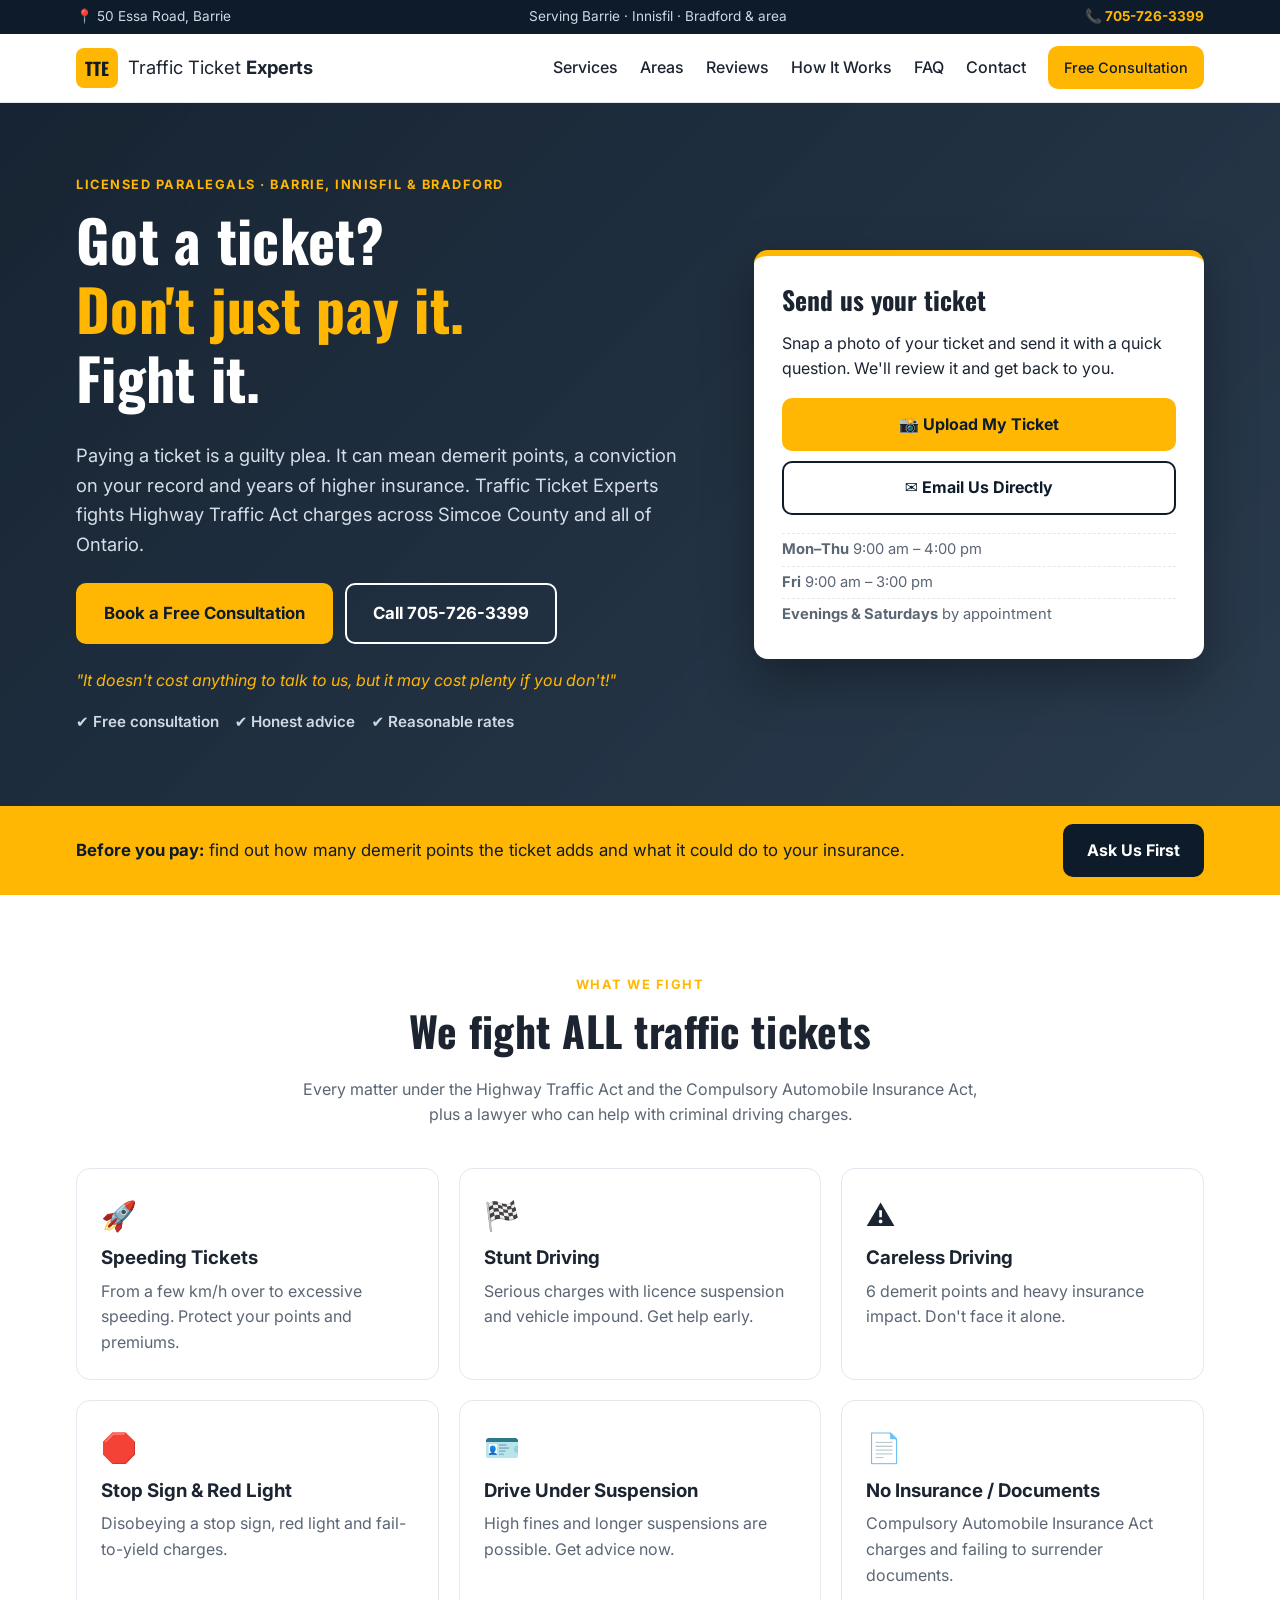
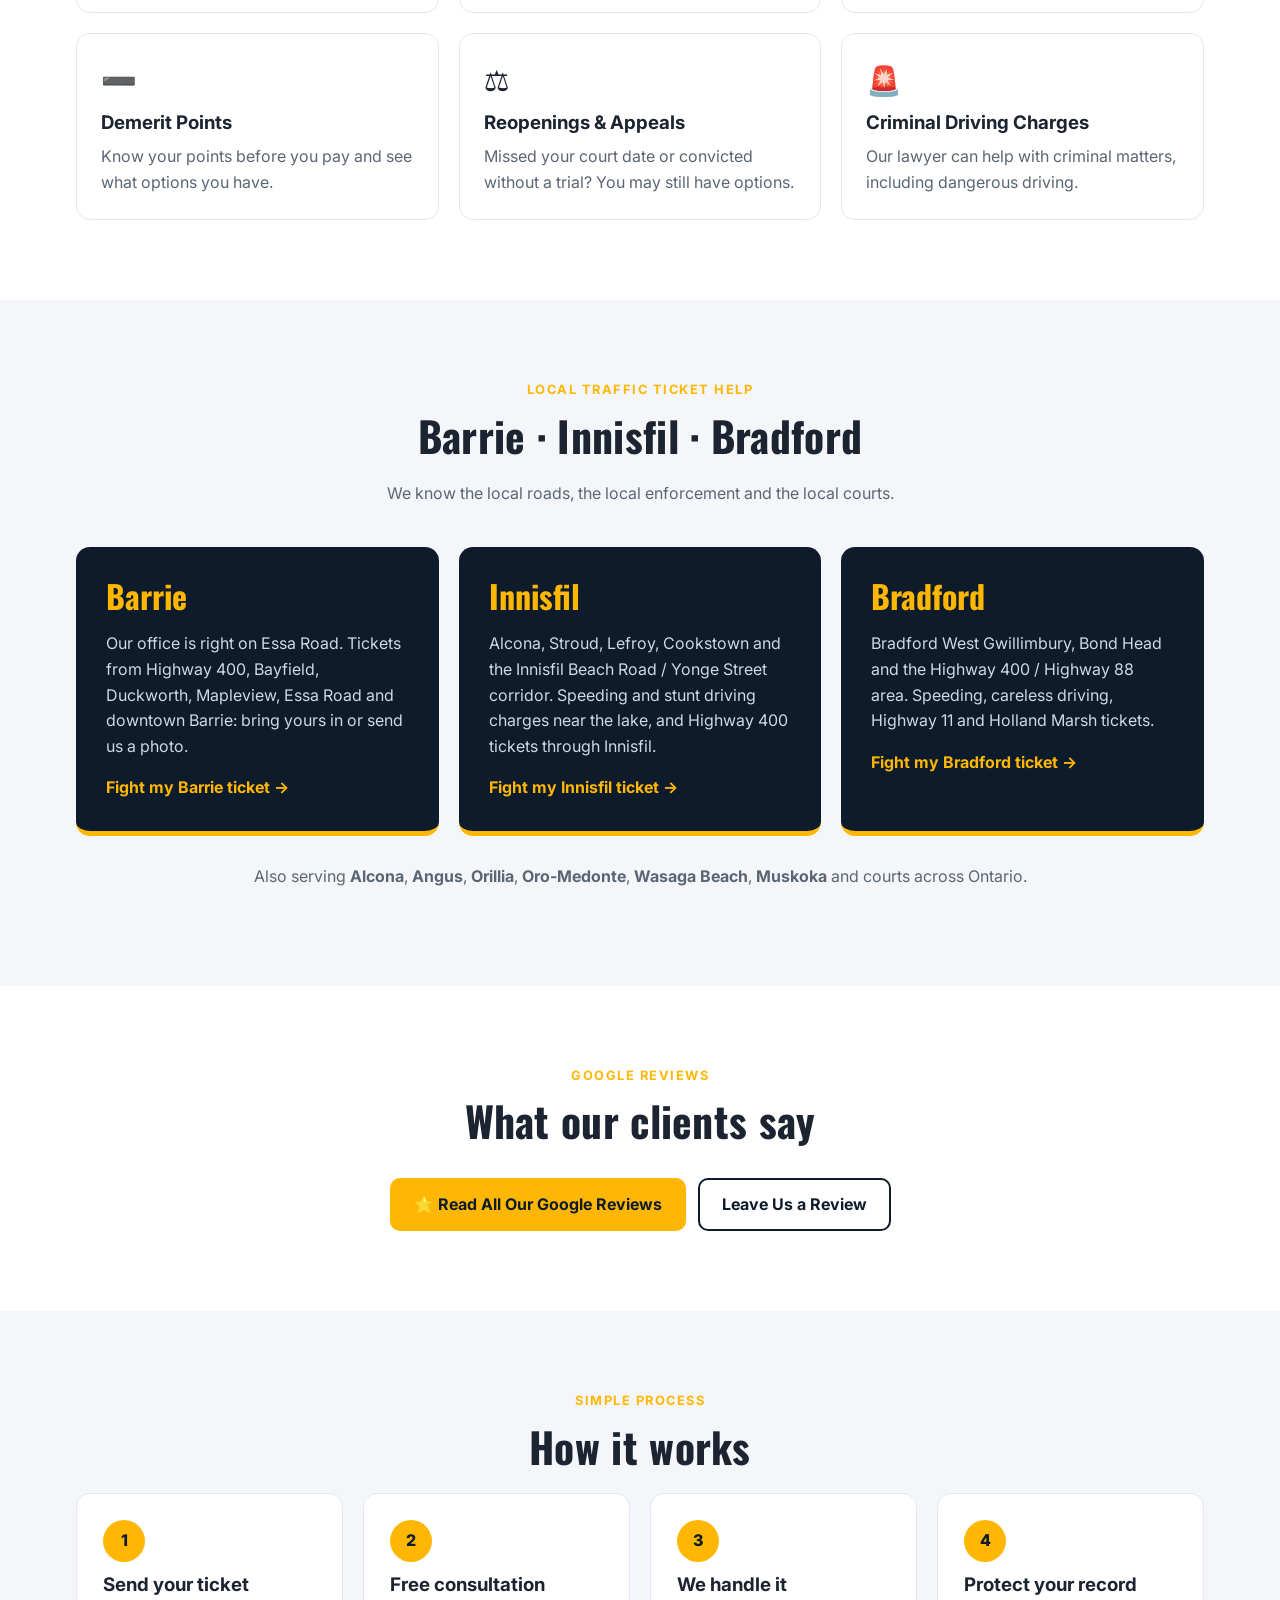
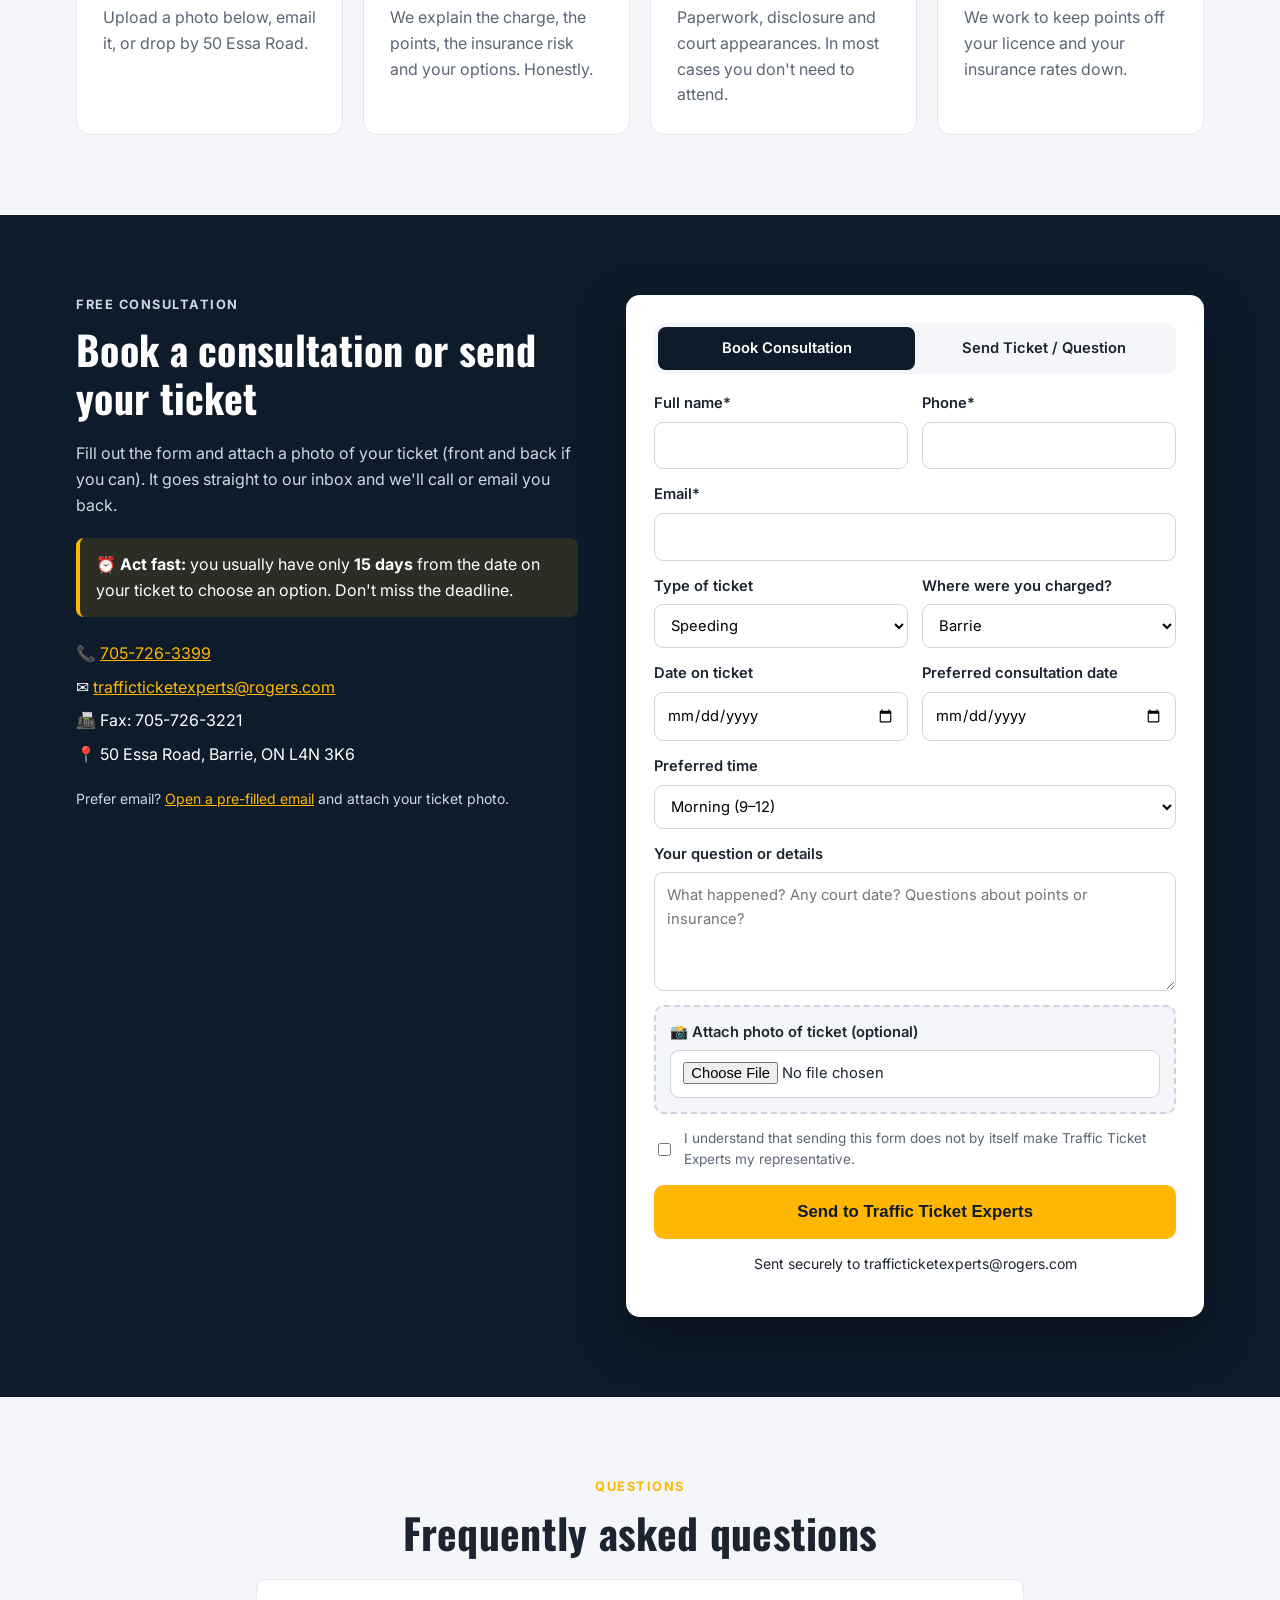
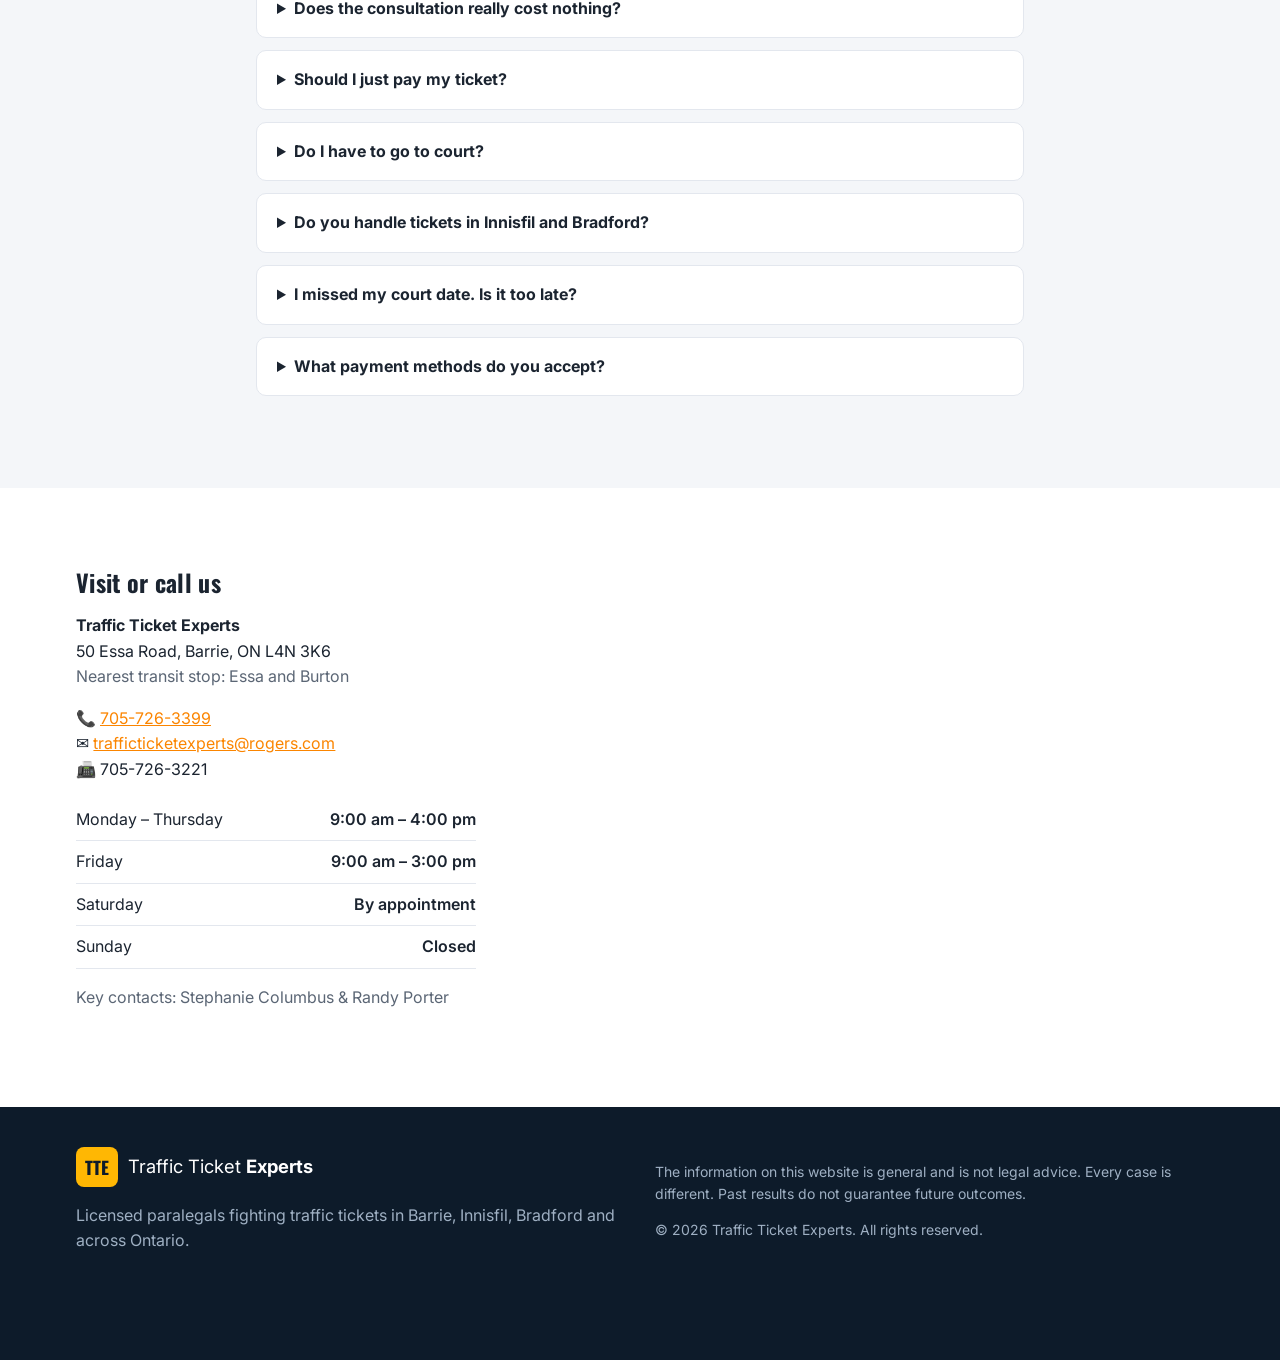
==== index.html @ eae39cea "Add Traffic Ticket Experts website with booking and ticket upload form Co-Authored-By: Claude Opus 5" ====
<!doctype html>
<html lang="en">
<head>
<meta charset="utf-8">
<meta name="viewport" content="width=device-width, initial-scale=1">
<title>Traffic Ticket Experts | Fight Traffic Tickets in Barrie, Innisfil &amp; Bradford</title>
<meta name="description" content="Licensed paralegals fighting traffic tickets in Barrie, Innisfil, Bradford and across Simcoe County. Speeding, stunt driving, careless driving, demerit points. Free consultation: 705-726-3399.">
<link rel="preconnect" href="https://fonts.googleapis.com">
<link rel="preconnect" href="https://fonts.gstatic.com" crossorigin>
<link href="https://fonts.googleapis.com/css2?family=Inter:wght@400;500;600;700;800&family=Oswald:wght@500;700&display=swap" rel="stylesheet">
<link rel="stylesheet" href="styles.css">
<script type="application/ld+json">
{
  "@context": "https://schema.org",
  "@type": "LegalService",
  "name": "Traffic Ticket Experts",
  "slogan": "It Doesn't Cost Anything To Talk To Us, But It May Cost Plenty If You Don't!",
  "telephone": "+1-705-726-3399",
  "faxNumber": "+1-705-726-3221",
  "email": "trafficticketexperts@rogers.com",
  "address": {
    "@type": "PostalAddress",
    "streetAddress": "50 Essa Road",
    "addressLocality": "Barrie",
    "addressRegion": "ON",
    "postalCode": "L4N 3K6",
    "addressCountry": "CA"
  },
  "geo": { "@type": "GeoCoordinates", "latitude": 44.3727116, "longitude": -79.691442 },
  "areaServed": ["Barrie", "Innisfil", "Bradford", "Bradford West Gwillimbury", "Alcona", "Angus", "Orillia", "Oro-Medonte", "Wasaga Beach", "Muskoka"],
  "openingHoursSpecification": [
    { "@type": "OpeningHoursSpecification", "dayOfWeek": ["Monday","Tuesday","Wednesday","Thursday"], "opens": "09:00", "closes": "16:00" },
    { "@type": "OpeningHoursSpecification", "dayOfWeek": "Friday", "opens": "09:00", "closes": "15:00" }
  ],
  "paymentAccepted": "Cash, Cheque, Certified Cheque, Money Order, Visa, Mastercard, American Express, Electronic Funds Transfer"
}
</script>
</head>
<body>

<!-- Top bar -->
<div class="topbar">
  <div class="wrap topbar-inner">
    <span>📍 50 Essa Road, Barrie</span>
    <span class="hide-sm">Serving Barrie · Innisfil · Bradford &amp; area</span>
    <a href="tel:+17057263399">📞 705-726-3399</a>
  </div>
</div>

<header class="nav">
  <div class="wrap nav-inner">
    <a class="brand" href="#top">
      <span class="brand-mark">TTE</span>
      <span class="brand-text">Traffic Ticket <b>Experts</b></span>
    </a>
    <button class="menu-btn" aria-label="Open menu" aria-expanded="false">☰</button>
    <nav class="links">
      <a href="#services">Services</a>
      <a href="#areas">Areas</a>
      <a href="#reviews">Reviews</a>
      <a href="#how">How It Works</a>
      <a href="#faq">FAQ</a>
      <a href="#contact">Contact</a>
      <a class="btn btn-sm" href="#book">Free Consultation</a>
    </nav>
  </div>
</header>

<main id="top">

<!-- Hero -->
<section class="hero">
  <div class="wrap hero-grid">
    <div>
      <p class="eyebrow">Licensed Paralegals · Barrie, Innisfil &amp; Bradford</p>
      <h1>Got a ticket? <span>Don't just pay it.</span> Fight it.</h1>
      <p class="lead">Paying a ticket is a guilty plea. It can mean demerit points, a conviction on your record and years of higher insurance. Traffic Ticket Experts fights Highway Traffic Act charges across Simcoe County and all of Ontario.</p>
      <div class="hero-cta">
        <a class="btn btn-lg" href="#book">Book a Free Consultation</a>
        <a class="btn btn-lg btn-ghost" href="tel:+17057263399">Call 705-726-3399</a>
      </div>
      <p class="slogan">"It doesn't cost anything to talk to us, but it may cost plenty if you don't!"</p>
      <div class="hero-badges">
        <span>✔ Free consultation</span>
        <span>✔ Honest advice</span>
        <span>✔ Reasonable rates</span>
        <span id="hero-rating" hidden></span>
      </div>
    </div>
    <div class="hero-card">
      <h2>Send us your ticket</h2>
      <p>Snap a photo of your ticket and send it with a quick question. We'll review it and get back to you.</p>
      <a class="btn btn-block" href="#book">📸 Upload My Ticket</a>
      <a class="btn btn-block btn-outline" href="mailto:trafficticketexperts@rogers.com?subject=Traffic%20ticket%20question">✉ Email Us Directly</a>
      <ul class="mini-list">
        <li><b>Mon–Thu</b> 9:00 am – 4:00 pm</li>
        <li><b>Fri</b> 9:00 am – 3:00 pm</li>
        <li><b>Evenings &amp; Saturdays</b> by appointment</li>
      </ul>
    </div>
  </div>
</section>

<!-- Warning strip -->
<section class="strip">
  <div class="wrap strip-inner">
    <div><b>Before you pay:</b> find out how many demerit points the ticket adds and what it could do to your insurance.</div>
    <a class="btn btn-dark" href="#book">Ask Us First</a>
  </div>
</section>

<!-- Services -->
<section id="services" class="section">
  <div class="wrap">
    <p class="eyebrow center">What We Fight</p>
    <h2 class="title">We fight ALL traffic tickets</h2>
    <p class="sub">Every matter under the Highway Traffic Act and the Compulsory Automobile Insurance Act, plus a lawyer who can help with criminal driving charges.</p>
    <div class="cards">
      <article class="card"><div class="icon">🚀</div><h3>Speeding Tickets</h3><p>From a few km/h over to excessive speeding. Protect your points and premiums.</p></article>
      <article class="card"><div class="icon">🏁</div><h3>Stunt Driving</h3><p>Serious charges with licence suspension and vehicle impound. Get help early.</p></article>
      <article class="card"><div class="icon">⚠️</div><h3>Careless Driving</h3><p>6 demerit points and heavy insurance impact. Don't face it alone.</p></article>
      <article class="card"><div class="icon">🛑</div><h3>Stop Sign &amp; Red Light</h3><p>Disobeying a stop sign, red light and fail-to-yield charges.</p></article>
      <article class="card"><div class="icon">🪪</div><h3>Drive Under Suspension</h3><p>High fines and longer suspensions are possible. Get advice now.</p></article>
      <article class="card"><div class="icon">📄</div><h3>No Insurance / Documents</h3><p>Compulsory Automobile Insurance Act charges and failing to surrender documents.</p></article>
      <article class="card"><div class="icon">➖</div><h3>Demerit Points</h3><p>Know your points before you pay and see what options you have.</p></article>
      <article class="card"><div class="icon">⚖️</div><h3>Reopenings &amp; Appeals</h3><p>Missed your court date or convicted without a trial? You may still have options.</p></article>
      <article class="card"><div class="icon">🚨</div><h3>Criminal Driving Charges</h3><p>Our lawyer can help with criminal matters, including dangerous driving.</p></article>
    </div>
  </div>
</section>

<!-- Areas -->
<section id="areas" class="section alt">
  <div class="wrap">
    <p class="eyebrow center">Local Traffic Ticket Help</p>
    <h2 class="title">Barrie · Innisfil · Bradford</h2>
    <p class="sub">We know the local roads, the local enforcement and the local courts.</p>
    <div class="areas">
      <article class="area">
        <h3>Barrie</h3>
        <p>Our office is right on Essa Road. Tickets from Highway 400, Bayfield, Duckworth, Mapleview, Essa Road and downtown Barrie: bring yours in or send us a photo.</p>
        <a href="#book" data-area="Barrie">Fight my Barrie ticket →</a>
      </article>
      <article class="area">
        <h3>Innisfil</h3>
        <p>Alcona, Stroud, Lefroy, Cookstown and the Innisfil Beach Road / Yonge Street corridor. Speeding and stunt driving charges near the lake, and Highway 400 tickets through Innisfil.</p>
        <a href="#book" data-area="Innisfil">Fight my Innisfil ticket →</a>
      </article>
      <article class="area">
        <h3>Bradford</h3>
        <p>Bradford West Gwillimbury, Bond Head and the Highway 400 / Highway 88 area. Speeding, careless driving, Highway 11 and Holland Marsh tickets.</p>
        <a href="#book" data-area="Bradford">Fight my Bradford ticket →</a>
      </article>
    </div>
    <p class="also">Also serving <b>Alcona</b>, <b>Angus</b>, <b>Orillia</b>, <b>Oro-Medonte</b>, <b>Wasaga Beach</b>, <b>Muskoka</b> and courts across Ontario.</p>
  </div>
</section>

<!-- Reviews -->
<section id="reviews" class="section">
  <div class="wrap">
    <p class="eyebrow center">Google Reviews</p>
    <h2 class="title">What our clients say</h2>
    <div id="review-summary" class="review-summary" hidden></div>
    <div id="review-grid" class="reviews"></div>
    <div class="review-cta">
      <a class="btn" target="_blank" rel="noopener" href="https://www.google.com/maps/search/?api=1&query=Traffic+Ticket+Experts+50+Essa+Road+Barrie+ON">⭐ Read All Our Google Reviews</a>
      <a class="btn btn-outline" target="_blank" rel="noopener" href="https://www.google.com/maps/search/?api=1&query=Traffic+Ticket+Experts+50+Essa+Road+Barrie+ON">Leave Us a Review</a>
    </div>
  </div>
</section>

<!-- How it works -->
<section id="how" class="section alt">
  <div class="wrap">
    <p class="eyebrow center">Simple Process</p>
    <h2 class="title">How it works</h2>
    <ol class="steps">
      <li><span>1</span><h3>Send your ticket</h3><p>Upload a photo below, email it, or drop by 50 Essa Road.</p></li>
      <li><span>2</span><h3>Free consultation</h3><p>We explain the charge, the points, the insurance risk and your options. Honestly.</p></li>
      <li><span>3</span><h3>We handle it</h3><p>Paperwork, disclosure and court appearances. In most cases you don't need to attend.</p></li>
      <li><span>4</span><h3>Protect your record</h3><p>We work to keep points off your licence and your insurance rates down.</p></li>
    </ol>
  </div>
</section>

<!-- Booking -->
<section id="book" class="section book">
  <div class="wrap book-grid">
    <div class="book-info">
      <p class="eyebrow">Free Consultation</p>
      <h2>Book a consultation or send your ticket</h2>
      <p>Fill out the form and attach a photo of your ticket (front and back if you can). It goes straight to our inbox and we'll call or email you back.</p>
      <div class="deadline">⏰ <b>Act fast:</b> you usually have only <b>15 days</b> from the date on your ticket to choose an option. Don't miss the deadline.</div>
      <ul class="contact-list">
        <li>📞 <a href="tel:+17057263399">705-726-3399</a></li>
        <li>✉ <a href="mailto:trafficticketexperts@rogers.com">trafficticketexperts@rogers.com</a></li>
        <li>📠 Fax: 705-726-3221</li>
        <li>📍 50 Essa Road, Barrie, ON L4N 3K6</li>
      </ul>
      <p class="small">Prefer email? <a id="mailto-link" href="mailto:trafficticketexperts@rogers.com?subject=Traffic%20ticket%20question">Open a pre-filled email</a> and attach your ticket photo.</p>
    </div>

    <form id="book-form" class="form" action="https://formsubmit.co/trafficticketexperts@rogers.com" method="POST" enctype="multipart/form-data">
      <input type="hidden" name="_subject" value="New website enquiry: Traffic Ticket Experts">
      <input type="hidden" name="_template" value="table">
      <input type="hidden" name="_captcha" value="true">
      <input type="hidden" name="_next" id="next-url" value="">
      <input type="text" name="_honey" class="honey" tabindex="-1" autocomplete="off">

      <div class="tabs" role="tablist">
        <label><input type="radio" name="Request type" value="Free consultation" checked> Book Consultation</label>
        <label><input type="radio" name="Request type" value="Send ticket / question"> Send Ticket / Question</label>
      </div>

      <div class="row">
        <label>Full name*<input name="Name" required autocomplete="name"></label>
        <label>Phone*<input name="Phone" type="tel" required autocomplete="tel"></label>
      </div>
      <label>Email*<input name="email" type="email" required autocomplete="email"></label>

      <div class="row">
        <label>Type of ticket
          <select name="Ticket type">
            <option>Speeding</option><option>Stunt driving</option><option>Careless driving</option>
            <option>Stop sign / red light</option><option>Fail to yield</option><option>Drive under suspension</option>
            <option>No insurance / documents</option><option>Criminal driving charge</option><option>Other / not sure</option>
          </select>
        </label>
        <label>Where were you charged?
          <select name="Location" id="area-select">
            <option>Barrie</option><option>Innisfil</option><option>Bradford</option><option>Alcona</option>
            <option>Angus</option><option>Orillia</option><option>Oro-Medonte</option><option>Wasaga Beach</option>
            <option>Muskoka</option><option>Elsewhere in Ontario</option>
          </select>
        </label>
      </div>

      <div class="row">
        <label>Date on ticket<input name="Ticket date" type="date"></label>
        <label class="consult-only">Preferred consultation date<input name="Preferred date" type="date"></label>
      </div>
      <label class="consult-only">Preferred time
        <select name="Preferred time">
          <option>Morning (9–12)</option><option>Afternoon (12–4)</option><option>After hours (by appointment)</option><option>Saturday (by appointment)</option><option>Phone call is fine</option>
        </select>
      </label>

      <label>Your question or details
        <textarea name="Message" rows="4" placeholder="What happened? Any court date? Questions about points or insurance?"></textarea>
      </label>

      <label class="file">📸 Attach photo of ticket (optional)
        <input type="file" name="attachment" accept="image/*,.pdf">
      </label>

      <label class="check"><input type="checkbox" required> I understand that sending this form does not by itself make Traffic Ticket Experts my representative.</label>

      <button class="btn btn-lg btn-block" type="submit">Send to Traffic Ticket Experts</button>
      <p class="small center">Sent securely to trafficticketexperts@rogers.com</p>
    </form>
  </div>
</section>

<!-- FAQ -->
<section id="faq" class="section alt">
  <div class="wrap narrow">
    <p class="eyebrow center">Questions</p>
    <h2 class="title">Frequently asked questions</h2>
    <details><summary>Does the consultation really cost nothing?</summary><p>Yes. It doesn't cost anything to talk to us. We'll review your ticket and explain your options before you commit to anything.</p></details>
    <details><summary>Should I just pay my ticket?</summary><p>Paying a ticket is the same as pleading guilty. The conviction and any demerit points go on your record and your insurer can see it. Talk to us first.</p></details>
    <details><summary>Do I have to go to court?</summary><p>In many cases we can appear on your behalf. We'll let you know in your consultation if your attendance is needed.</p></details>
    <details><summary>Do you handle tickets in Innisfil and Bradford?</summary><p>Yes. We regularly help drivers from Barrie, Innisfil, Bradford and all of Simcoe County, and we can represent you anywhere in Ontario.</p></details>
    <details><summary>I missed my court date. Is it too late?</summary><p>Not necessarily. Reopenings and appeals are among our specialties. Contact us as soon as possible.</p></details>
    <details><summary>What payment methods do you accept?</summary><p>Cash, cheque, certified cheque, money order, Visa, Mastercard, American Express and electronic funds transfer.</p></details>
  </div>
</section>

<!-- Contact -->
<section id="contact" class="section">
  <div class="wrap contact-grid">
    <div>
      <h2>Visit or call us</h2>
      <p><b>Traffic Ticket Experts</b><br>50 Essa Road, Barrie, ON L4N 3K6<br><span class="muted">Nearest transit stop: Essa and Burton</span></p>
      <p>📞 <a href="tel:+17057263399">705-726-3399</a><br>✉ <a href="mailto:trafficticketexperts@rogers.com">trafficticketexperts@rogers.com</a><br>📠 705-726-3221</p>
      <table class="hours">
        <tr><td>Monday – Thursday</td><td>9:00 am – 4:00 pm</td></tr>
        <tr><td>Friday</td><td>9:00 am – 3:00 pm</td></tr>
        <tr><td>Saturday</td><td>By appointment</td></tr>
        <tr><td>Sunday</td><td>Closed</td></tr>
      </table>
      <p class="muted">Key contacts: Stephanie Columbus &amp; Randy Porter</p>
    </div>
    <div class="map">
      <iframe title="Map to Traffic Ticket Experts" loading="lazy" referrerpolicy="no-referrer-when-downgrade"
        src="https://maps.google.com/maps?q=50%20Essa%20Road%2C%20Barrie%2C%20ON%20L4N%203K6&z=15&output=embed"></iframe>
    </div>
  </div>
</section>

</main>

<footer class="footer">
  <div class="wrap footer-inner">
    <div>
      <div class="brand"><span class="brand-mark">TTE</span><span class="brand-text">Traffic Ticket <b>Experts</b></span></div>
      <p class="muted">Licensed paralegals fighting traffic tickets in Barrie, Innisfil, Bradford and across Ontario.</p>
    </div>
    <div class="muted small">
      <p>The information on this website is general and is not legal advice. Every case is different. Past results do not guarantee future outcomes.</p>
      <p>© <span id="year"></span> Traffic Ticket Experts. All rights reserved.</p>
    </div>
  </div>
</footer>

<!-- Mobile sticky actions -->
<div class="sticky-actions">
  <a href="tel:+17057263399">📞 Call</a>
  <a href="#book">📸 Send Ticket</a>
</div>

<script src="reviews.js"></script>
<script src="main.js"></script>
</body>
</html>
---- styles.css ----
:root{
  --navy:#0d1b2a; --navy2:#13263b; --amber:#ffb703; --amber2:#fb8500; --red:#d62828;
  --ink:#1b2430; --muted:#5b6675; --bg:#ffffff; --alt:#f4f6f9; --line:#e3e7ee; --radius:14px;
}
*{box-sizing:border-box}
html{scroll-behavior:smooth}
body{margin:0;font-family:Inter,system-ui,sans-serif;color:var(--ink);background:var(--bg);line-height:1.6}
a{color:var(--amber2)}
img{max-width:100%}
.wrap{max-width:1160px;margin:0 auto;padding:0 16px}
.narrow{max-width:800px}
.center{text-align:center}
.muted{color:var(--muted)}
.small{font-size:.875rem}
h1,h2,h3{line-height:1.2;margin:0 0 .5em}
h1,h2.title,.book-info h2,.contact-grid h2{font-family:Oswald,Inter,sans-serif;letter-spacing:.3px}

/* Top bar & nav */
.topbar{background:var(--navy);color:#cfd8e3;font-size:.85rem}
.topbar-inner{display:flex;justify-content:space-between;gap:12px;padding:6px 16px}
.topbar a{color:var(--amber);font-weight:700;text-decoration:none}
.nav{position:sticky;top:0;z-index:50;background:#fff;border-bottom:1px solid var(--line)}
.nav-inner{display:flex;align-items:center;justify-content:space-between;height:68px}
.brand{display:flex;align-items:center;gap:10px;text-decoration:none;color:inherit}
.brand-mark{background:var(--amber);color:var(--navy);font-family:Oswald;font-weight:700;padding:6px 9px;border-radius:8px;font-size:1.1rem}
.brand-text{font-size:1.15rem}
.links{display:flex;align-items:center;gap:22px}
.links a{color:var(--ink);text-decoration:none;font-weight:500}
.links a:hover{color:var(--amber2)}
.menu-btn{display:none;background:none;border:0;font-size:1.7rem;cursor:pointer}

/* Buttons */
.btn{display:inline-block;background:var(--amber);color:var(--navy)!important;font-weight:700;text-decoration:none;padding:12px 22px;border-radius:10px;border:2px solid var(--amber);cursor:pointer;font-size:1rem;text-align:center;transition:transform .15s,background .15s}
.btn:hover{background:var(--amber2);border-color:var(--amber2);transform:translateY(-1px)}
.btn-sm{padding:8px 14px;font-size:.9rem}
.btn-lg{padding:15px 26px;font-size:1.05rem}
.btn-block{display:block;width:100%;margin-top:10px}
.btn-ghost{background:transparent;color:#fff!important;border-color:#fff}
.btn-ghost:hover{background:#fff;color:var(--navy)!important;border-color:#fff}
.btn-outline{background:transparent;border-color:var(--navy);color:var(--navy)!important}
.btn-outline:hover{background:var(--navy);color:#fff!important;border-color:var(--navy)}
.btn-dark{background:var(--navy);color:#fff!important;border-color:var(--navy)}

/* Hero */
.hero{background:linear-gradient(135deg,rgba(13,27,42,.96),rgba(19,38,59,.9)),repeating-linear-gradient(90deg,transparent 0 60px,rgba(255,183,3,.06) 60px 62px);color:#fff;padding:72px 0}
.hero-grid{display:grid;grid-template-columns:1.4fr 1fr;gap:48px;align-items:center}
.eyebrow{color:var(--amber);text-transform:uppercase;font-weight:700;letter-spacing:1.5px;font-size:.8rem;margin:0 0 10px}
.hero h1{font-size:clamp(2.2rem,5vw,3.6rem)}
.hero h1 span{color:var(--amber);display:block}
.lead{font-size:1.15rem;color:#d6dee8;max-width:620px}
.hero-cta{display:flex;flex-wrap:wrap;gap:12px;margin:24px 0}
.slogan{font-style:italic;color:var(--amber)}
.hero-badges{display:flex;flex-wrap:wrap;gap:16px;color:#cfd8e3;font-weight:600;font-size:.95rem}
.hero-card{background:#fff;color:var(--ink);border-radius:var(--radius);padding:28px;box-shadow:0 20px 50px rgba(0,0,0,.35);border-top:6px solid var(--amber)}
.hero-card h2{font-family:Oswald;font-size:1.6rem}
.mini-list{list-style:none;padding:0;margin:18px 0 0;font-size:.92rem;color:var(--muted)}
.mini-list li{padding:4px 0;border-top:1px dashed var(--line)}

.strip{background:var(--amber)}
.strip-inner{display:flex;align-items:center;justify-content:space-between;gap:16px;padding:18px 16px;color:var(--navy);font-size:1.05rem}

/* Sections */
.section{padding:80px 0}
.section.alt{background:var(--alt)}
.title{text-align:center;font-size:clamp(1.8rem,4vw,2.6rem)}
.sub{text-align:center;color:var(--muted);max-width:680px;margin:0 auto 40px}
.cards{display:grid;grid-template-columns:repeat(3,1fr);gap:20px}
.card{background:#fff;border:1px solid var(--line);border-radius:var(--radius);padding:24px;transition:box-shadow .2s,transform .2s}
.card:hover{box-shadow:0 12px 30px rgba(13,27,42,.1);transform:translateY(-3px)}
.card .icon{font-size:1.8rem;margin-bottom:8px}
.card p{color:var(--muted);margin:0}

.areas{display:grid;grid-template-columns:repeat(3,1fr);gap:20px}
.area{background:var(--navy);color:#fff;border-radius:var(--radius);padding:30px;border-bottom:5px solid var(--amber)}
.area h3{font-family:Oswald;font-size:2rem;color:var(--amber)}
.area p{color:#cfd8e3}
.area a{color:var(--amber);font-weight:700;text-decoration:none}
.also{text-align:center;margin-top:28px;color:var(--muted)}

/* Reviews */
.review-summary{text-align:center;font-size:1.2rem;margin-bottom:24px}
.review-summary .stars{color:#f5b301;font-size:1.5rem;letter-spacing:2px}
.reviews{display:grid;grid-template-columns:repeat(3,1fr);gap:20px}
.review{background:#fff;border:1px solid var(--line);border-radius:var(--radius);padding:22px;display:flex;flex-direction:column}
.review .stars{color:#f5b301;letter-spacing:2px}
.review p{flex:1;margin:10px 0}
.review .who{font-weight:700}
.review .when{color:var(--muted);font-size:.85rem}
.review-cta{display:flex;flex-wrap:wrap;justify-content:center;gap:12px;margin-top:32px}
.reviews:empty{display:none}

/* Steps */
.steps{list-style:none;padding:0;margin:0;display:grid;grid-template-columns:repeat(4,1fr);gap:20px}
.steps li{background:#fff;border-radius:var(--radius);padding:26px;border:1px solid var(--line)}
.steps span{display:inline-grid;place-items:center;width:42px;height:42px;border-radius:50%;background:var(--amber);color:var(--navy);font-weight:800;margin-bottom:12px}
.steps p{color:var(--muted);margin:0}

/* Booking */
.book{background:var(--navy);color:#fff}
.book-grid{display:grid;grid-template-columns:1fr 1.15fr;gap:48px;align-items:start}
.book-info h2{font-size:clamp(1.8rem,4vw,2.5rem)}
.book-info p{color:#cfd8e3}
.book-info a{color:var(--amber)}
.deadline{background:rgba(255,183,3,.12);border-left:4px solid var(--amber);padding:14px 16px;border-radius:8px;margin:20px 0}
.contact-list{list-style:none;padding:0;line-height:2.1}
.form{background:#fff;color:var(--ink);border-radius:var(--radius);padding:28px;box-shadow:0 20px 50px rgba(0,0,0,.35)}
.form label{display:block;font-weight:600;font-size:.92rem;margin-bottom:14px}
.form input:not([type=radio]):not([type=checkbox]),.form select,.form textarea{display:block;width:100%;margin-top:6px;padding:11px 12px;border:1px solid #cdd4de;border-radius:9px;font:inherit;font-weight:400;background:#fff}
.form input:focus,.form select:focus,.form textarea:focus{outline:3px solid rgba(255,183,3,.45);border-color:var(--amber2)}
.form .row{display:grid;grid-template-columns:1fr 1fr;gap:14px}
.form .file{border:2px dashed #cdd4de;border-radius:10px;padding:14px;background:var(--alt)}
.form .check{display:flex;gap:10px;font-weight:400;font-size:.85rem;color:var(--muted)}
.honey{position:absolute;left:-9999px}
.tabs{display:grid;grid-template-columns:1fr 1fr;background:var(--alt);border-radius:10px;padding:4px;margin-bottom:18px}
.tabs label{margin:0;text-align:center;padding:10px;border-radius:8px;cursor:pointer}
.tabs input{position:absolute;opacity:0}
.tabs label:has(input:checked){background:var(--navy);color:#fff}
.form.question-mode .consult-only{display:none}

/* FAQ */
details{background:#fff;border:1px solid var(--line);border-radius:10px;padding:16px 20px;margin-bottom:12px}
summary{font-weight:700;cursor:pointer}
details p{color:var(--muted);margin:10px 0 0}

/* Contact */
.contact-grid{display:grid;grid-template-columns:1fr 1.3fr;gap:40px;align-items:start}
.hours{border-collapse:collapse;width:100%;max-width:400px}
.hours td{padding:8px 0;border-bottom:1px solid var(--line)}
.hours td:last-child{text-align:right;font-weight:600}
.map iframe{width:100%;height:400px;border:0;border-radius:var(--radius)}

.footer{background:var(--navy);color:#fff;padding:40px 0 90px}
.footer .muted{color:#9fb0c3}
.footer-inner{display:grid;grid-template-columns:1fr 1fr;gap:30px}

.sticky-actions{display:none}

@media (max-width:900px){
  .hero-grid,.book-grid,.contact-grid,.footer-inner{grid-template-columns:1fr}
  .cards,.areas,.reviews{grid-template-columns:1fr 1fr}
  .steps{grid-template-columns:1fr 1fr}
  .menu-btn{display:block}
  .links{display:none;position:absolute;top:68px;left:0;right:0;background:#fff;flex-direction:column;padding:16px;border-bottom:1px solid var(--line);gap:14px}
  .links.open{display:flex}
}
@media (max-width:600px){
  .hide-sm{display:none}
  .cards,.areas,.reviews,.steps,.form .row{grid-template-columns:1fr}
  .strip-inner{flex-direction:column;text-align:center}
  .section{padding:56px 0}
  .hero{padding:48px 0}
  .sticky-actions{display:grid;grid-template-columns:1fr 1fr;position:fixed;bottom:0;left:0;right:0;z-index:60;box-shadow:0 -4px 20px rgba(0,0,0,.2)}
  .sticky-actions a{padding:15px;text-align:center;font-weight:800;text-decoration:none;background:var(--amber);color:var(--navy)}
  .sticky-actions a:first-child{background:var(--navy);color:#fff}
}
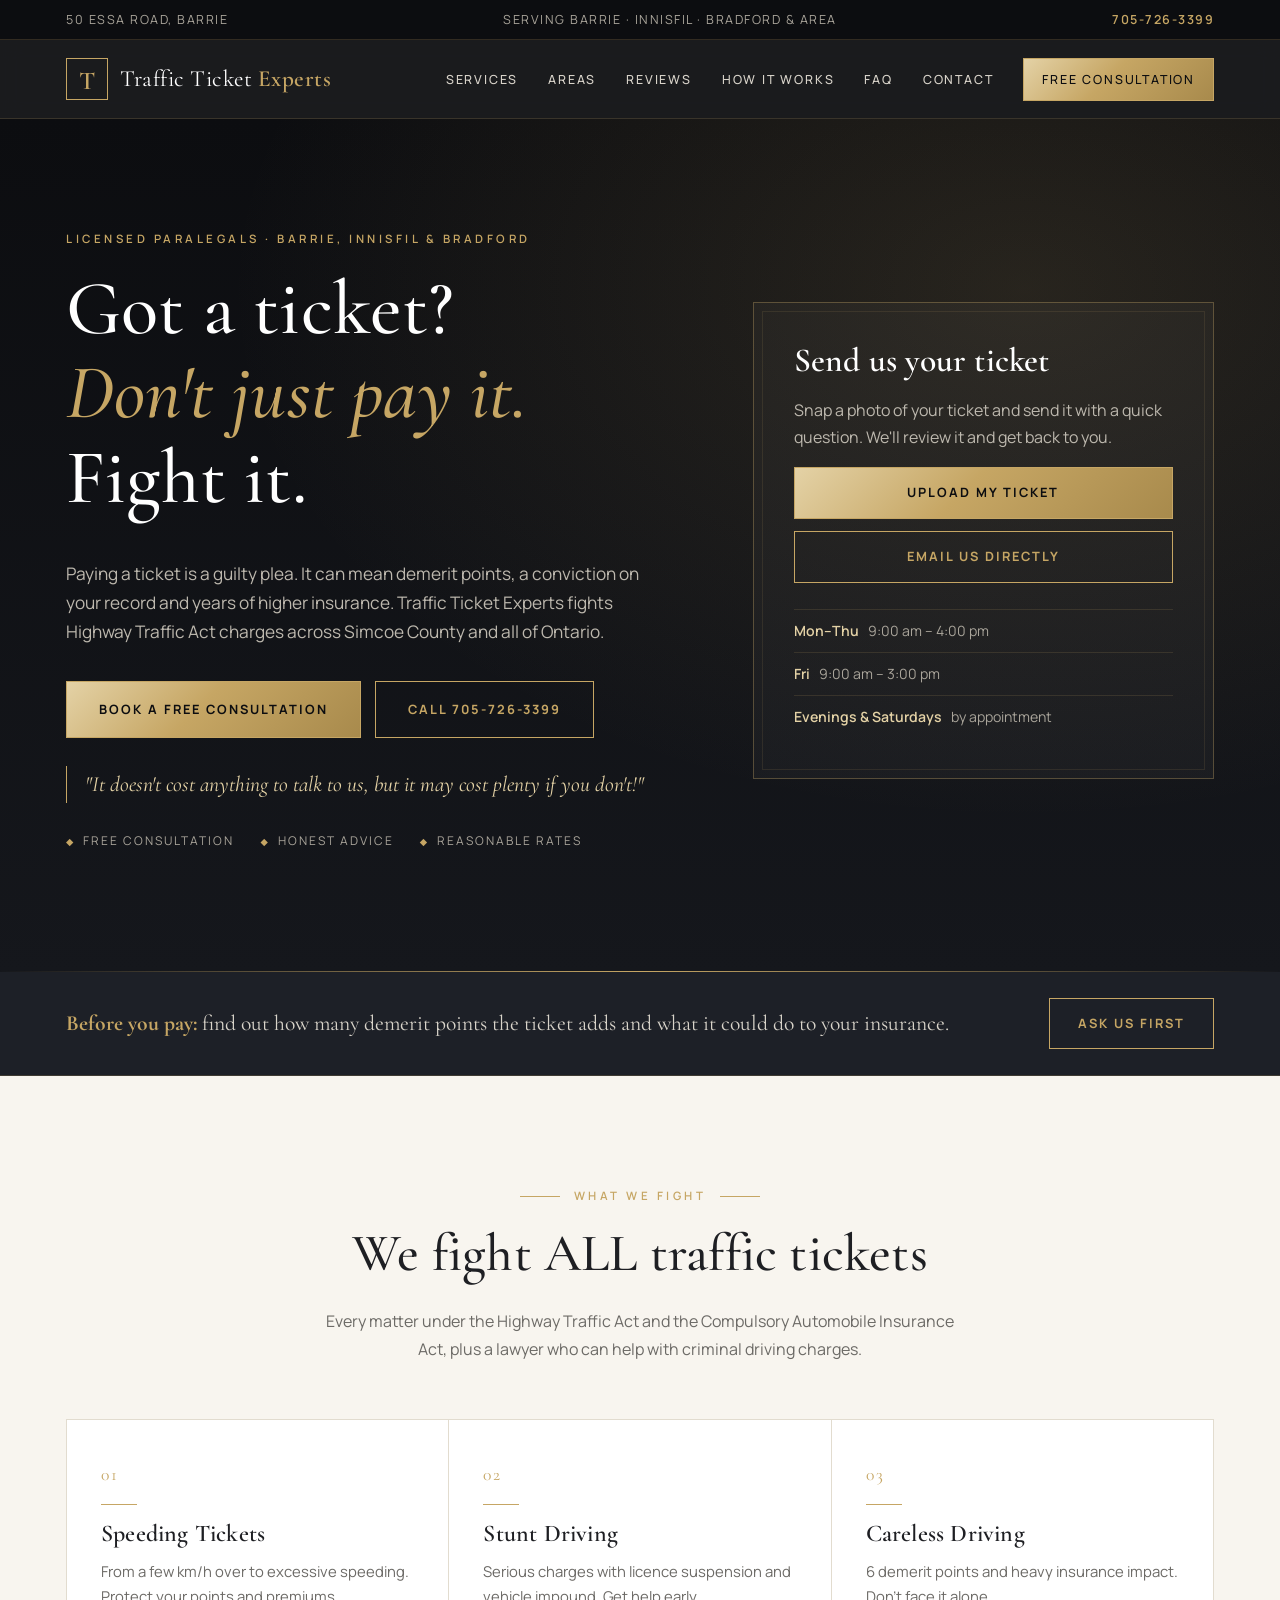
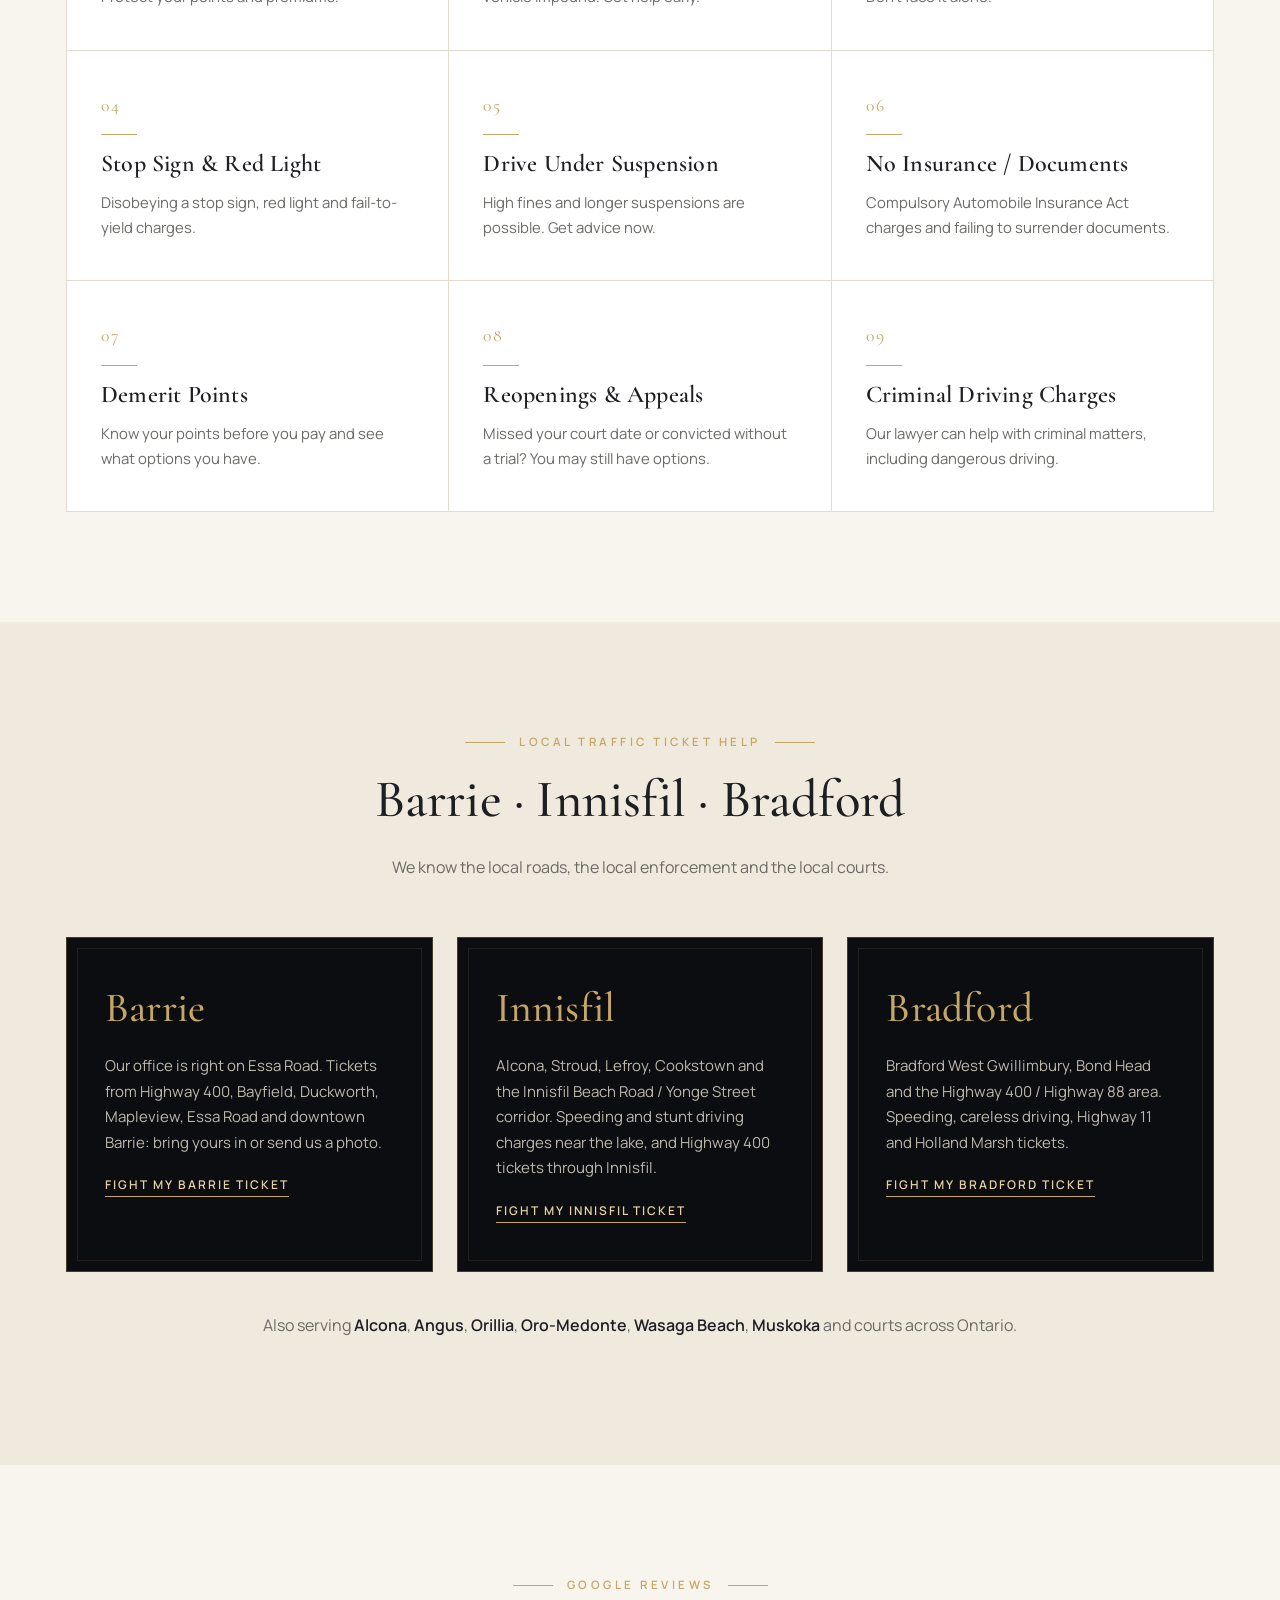
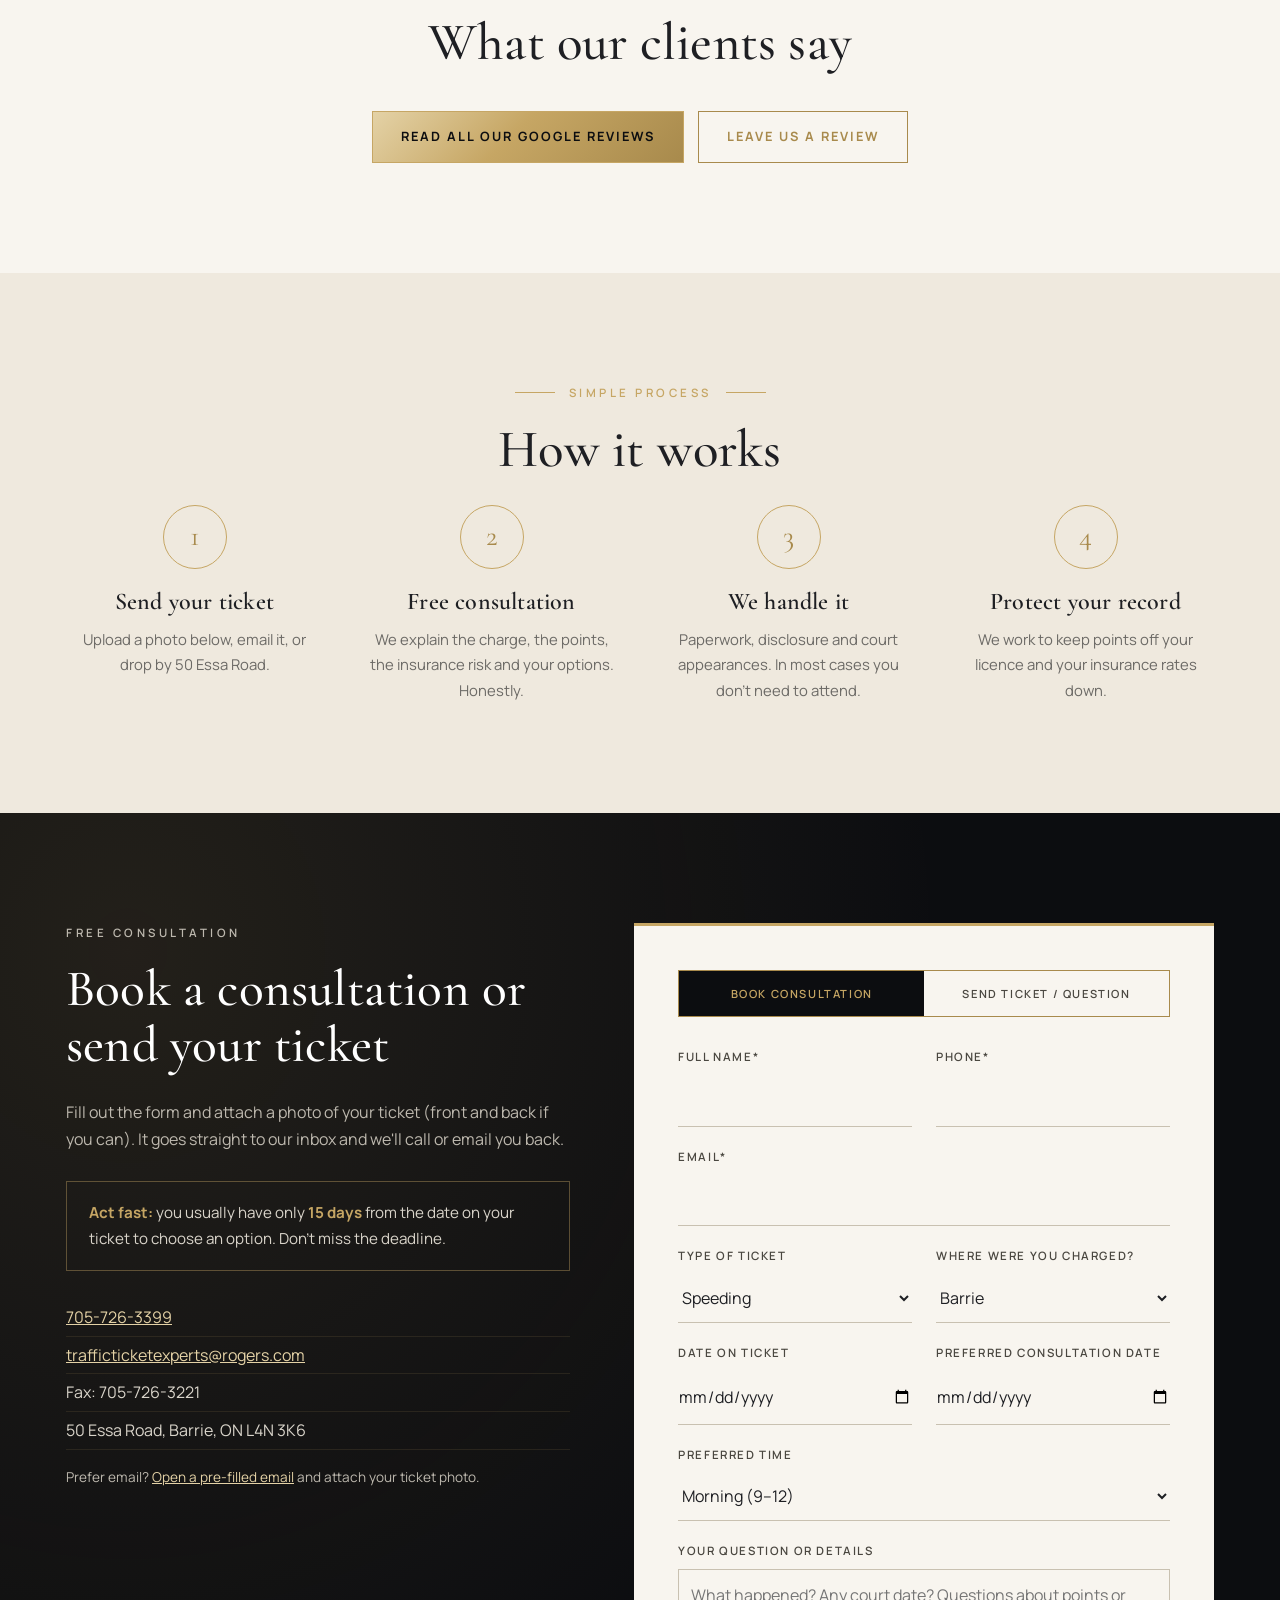
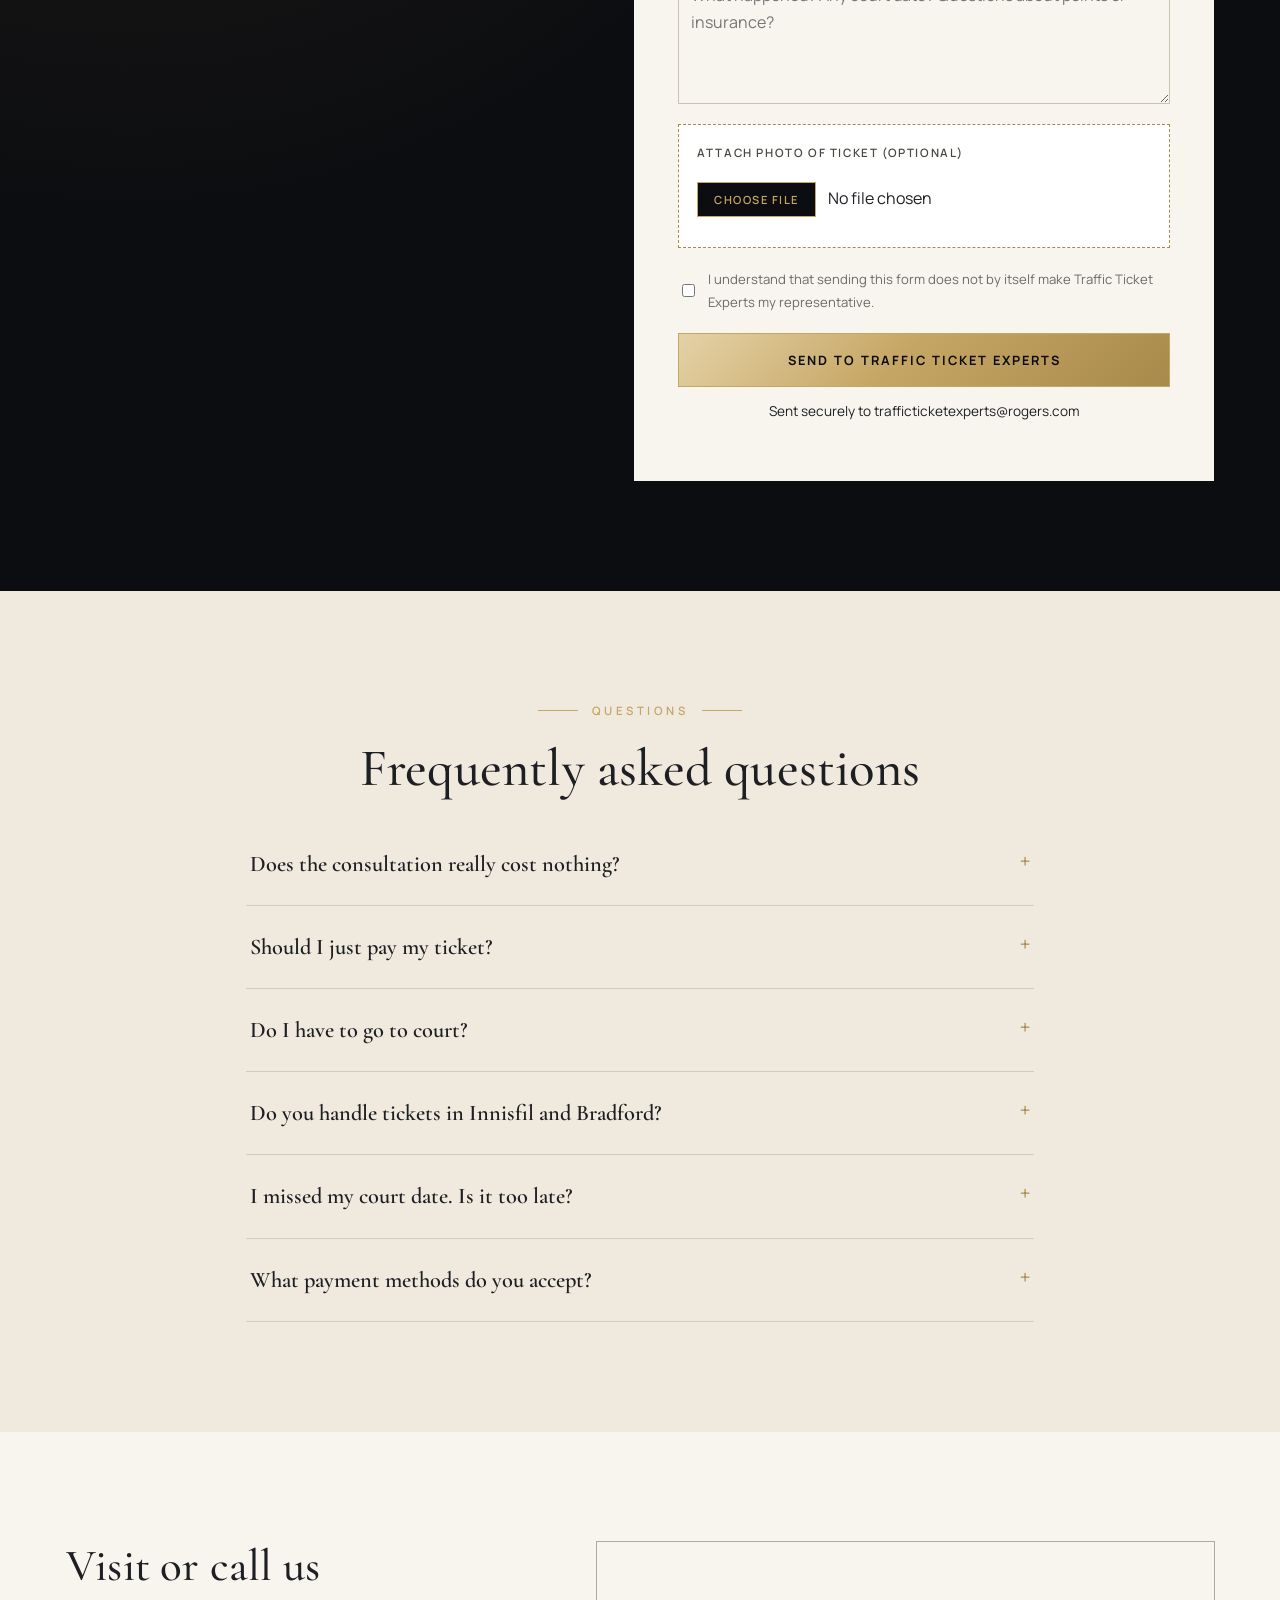
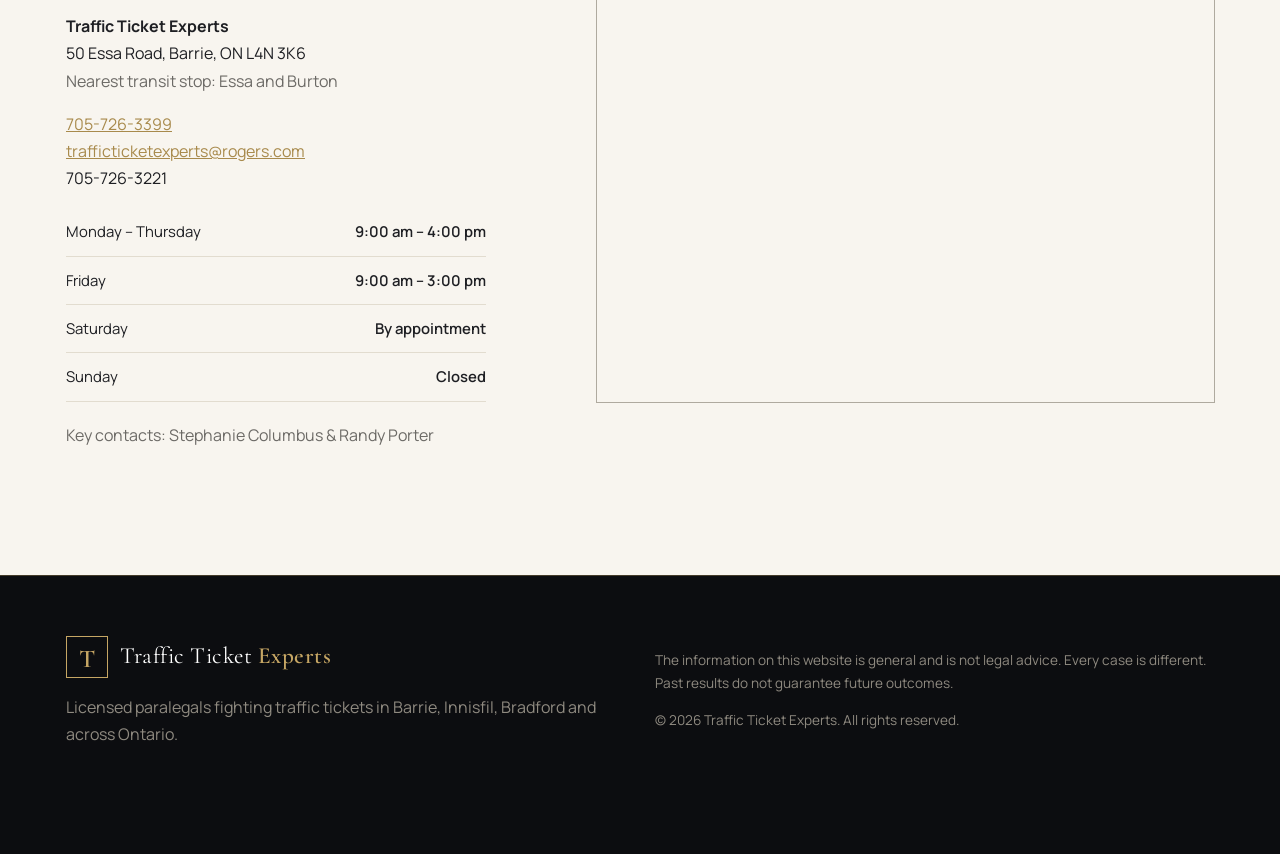
==== commit 9d8155c3: "Restyle site with black, ivory and gold luxury theme Co-Authored-By: Claude Opus 5.5 <noreply@anthro" ====
--- a/index.html
+++ b/index.html
@@ -7,7 +7,7 @@
 <meta name="description" content="Licensed paralegals fighting traffic tickets in Barrie, Innisfil, Bradford and across Simcoe County. Speeding, stunt driving, careless driving, demerit points. Free consultation: 705-726-3399.">
 <link rel="preconnect" href="https://fonts.googleapis.com">
 <link rel="preconnect" href="https://fonts.gstatic.com" crossorigin>
-<link href="https://fonts.googleapis.com/css2?family=Inter:wght@400;500;600;700;800&family=Oswald:wght@500;700&display=swap" rel="stylesheet">
+<link href="https://fonts.googleapis.com/css2?family=Cormorant+Garamond:ital,wght@0,500;0,600;0,700;1,500&family=Manrope:wght@400;500;600;700&display=swap" rel="stylesheet">
 <link rel="stylesheet" href="styles.css">
 <script type="application/ld+json">
 {
@@ -41,16 +41,16 @@
 <!-- Top bar -->
 <div class="topbar">
   <div class="wrap topbar-inner">
-    <span>📍 50 Essa Road, Barrie</span>
+    <span>50 Essa Road, Barrie</span>
     <span class="hide-sm">Serving Barrie · Innisfil · Bradford &amp; area</span>
-    <a href="tel:+17057263399">📞 705-726-3399</a>
+    <a href="tel:+17057263399">705-726-3399</a>
   </div>
 </div>
 
 <header class="nav">
   <div class="wrap nav-inner">
     <a class="brand" href="#top">
-      <span class="brand-mark">TTE</span>
+      <span class="brand-mark">T</span>
       <span class="brand-text">Traffic Ticket <b>Experts</b></span>
     </a>
     <button class="menu-btn" aria-label="Open menu" aria-expanded="false">☰</button>
@@ -73,7 +73,7 @@
   <div class="wrap hero-grid">
     <div>
       <p class="eyebrow">Licensed Paralegals · Barrie, Innisfil &amp; Bradford</p>
-      <h1>Got a ticket? <span>Don't just pay it.</span> Fight it.</h1>
+      <h1>Got a ticket?<br><em>Don't just pay it.</em><br>Fight it.</h1>
       <p class="lead">Paying a ticket is a guilty plea. It can mean demerit points, a conviction on your record and years of higher insurance. Traffic Ticket Experts fights Highway Traffic Act charges across Simcoe County and all of Ontario.</p>
       <div class="hero-cta">
         <a class="btn btn-lg" href="#book">Book a Free Consultation</a>
@@ -81,17 +81,17 @@
       </div>
       <p class="slogan">"It doesn't cost anything to talk to us, but it may cost plenty if you don't!"</p>
       <div class="hero-badges">
-        <span>✔ Free consultation</span>
-        <span>✔ Honest advice</span>
-        <span>✔ Reasonable rates</span>
+        <span>Free consultation</span>
+        <span>Honest advice</span>
+        <span>Reasonable rates</span>
         <span id="hero-rating" hidden></span>
       </div>
     </div>
     <div class="hero-card">
       <h2>Send us your ticket</h2>
       <p>Snap a photo of your ticket and send it with a quick question. We'll review it and get back to you.</p>
-      <a class="btn btn-block" href="#book">📸 Upload My Ticket</a>
-      <a class="btn btn-block btn-outline" href="mailto:trafficticketexperts@rogers.com?subject=Traffic%20ticket%20question">✉ Email Us Directly</a>
+      <a class="btn btn-block" href="#book">Upload My Ticket</a>
+      <a class="btn btn-block btn-outline" href="mailto:trafficticketexperts@rogers.com?subject=Traffic%20ticket%20question">Email Us Directly</a>
       <ul class="mini-list">
         <li><b>Mon–Thu</b> 9:00 am – 4:00 pm</li>
         <li><b>Fri</b> 9:00 am – 3:00 pm</li>
@@ -116,15 +116,15 @@
     <h2 class="title">We fight ALL traffic tickets</h2>
     <p class="sub">Every matter under the Highway Traffic Act and the Compulsory Automobile Insurance Act, plus a lawyer who can help with criminal driving charges.</p>
     <div class="cards">
-      <article class="card"><div class="icon">🚀</div><h3>Speeding Tickets</h3><p>From a few km/h over to excessive speeding. Protect your points and premiums.</p></article>
-      <article class="card"><div class="icon">🏁</div><h3>Stunt Driving</h3><p>Serious charges with licence suspension and vehicle impound. Get help early.</p></article>
-      <article class="card"><div class="icon">⚠️</div><h3>Careless Driving</h3><p>6 demerit points and heavy insurance impact. Don't face it alone.</p></article>
-      <article class="card"><div class="icon">🛑</div><h3>Stop Sign &amp; Red Light</h3><p>Disobeying a stop sign, red light and fail-to-yield charges.</p></article>
-      <article class="card"><div class="icon">🪪</div><h3>Drive Under Suspension</h3><p>High fines and longer suspensions are possible. Get advice now.</p></article>
-      <article class="card"><div class="icon">📄</div><h3>No Insurance / Documents</h3><p>Compulsory Automobile Insurance Act charges and failing to surrender documents.</p></article>
-      <article class="card"><div class="icon">➖</div><h3>Demerit Points</h3><p>Know your points before you pay and see what options you have.</p></article>
-      <article class="card"><div class="icon">⚖️</div><h3>Reopenings &amp; Appeals</h3><p>Missed your court date or convicted without a trial? You may still have options.</p></article>
-      <article class="card"><div class="icon">🚨</div><h3>Criminal Driving Charges</h3><p>Our lawyer can help with criminal matters, including dangerous driving.</p></article>
+      <article class="card"><div class="icon">01</div><h3>Speeding Tickets</h3><p>From a few km/h over to excessive speeding. Protect your points and premiums.</p></article>
+      <article class="card"><div class="icon">02</div><h3>Stunt Driving</h3><p>Serious charges with licence suspension and vehicle impound. Get help early.</p></article>
+      <article class="card"><div class="icon">03</div><h3>Careless Driving</h3><p>6 demerit points and heavy insurance impact. Don't face it alone.</p></article>
+      <article class="card"><div class="icon">04</div><h3>Stop Sign &amp; Red Light</h3><p>Disobeying a stop sign, red light and fail-to-yield charges.</p></article>
+      <article class="card"><div class="icon">05</div><h3>Drive Under Suspension</h3><p>High fines and longer suspensions are possible. Get advice now.</p></article>
+      <article class="card"><div class="icon">06</div><h3>No Insurance / Documents</h3><p>Compulsory Automobile Insurance Act charges and failing to surrender documents.</p></article>
+      <article class="card"><div class="icon">07</div><h3>Demerit Points</h3><p>Know your points before you pay and see what options you have.</p></article>
+      <article class="card"><div class="icon">08</div><h3>Reopenings &amp; Appeals</h3><p>Missed your court date or convicted without a trial? You may still have options.</p></article>
+      <article class="card"><div class="icon">09</div><h3>Criminal Driving Charges</h3><p>Our lawyer can help with criminal matters, including dangerous driving.</p></article>
     </div>
   </div>
 </section>
@@ -139,17 +139,17 @@
       <article class="area">
         <h3>Barrie</h3>
         <p>Our office is right on Essa Road. Tickets from Highway 400, Bayfield, Duckworth, Mapleview, Essa Road and downtown Barrie: bring yours in or send us a photo.</p>
-        <a href="#book" data-area="Barrie">Fight my Barrie ticket →</a>
+        <a href="#book" data-area="Barrie">Fight my Barrie ticket</a>
       </article>
       <article class="area">
         <h3>Innisfil</h3>
         <p>Alcona, Stroud, Lefroy, Cookstown and the Innisfil Beach Road / Yonge Street corridor. Speeding and stunt driving charges near the lake, and Highway 400 tickets through Innisfil.</p>
-        <a href="#book" data-area="Innisfil">Fight my Innisfil ticket →</a>
+        <a href="#book" data-area="Innisfil">Fight my Innisfil ticket</a>
       </article>
       <article class="area">
         <h3>Bradford</h3>
         <p>Bradford West Gwillimbury, Bond Head and the Highway 400 / Highway 88 area. Speeding, careless driving, Highway 11 and Holland Marsh tickets.</p>
-        <a href="#book" data-area="Bradford">Fight my Bradford ticket →</a>
+        <a href="#book" data-area="Bradford">Fight my Bradford ticket</a>
       </article>
     </div>
     <p class="also">Also serving <b>Alcona</b>, <b>Angus</b>, <b>Orillia</b>, <b>Oro-Medonte</b>, <b>Wasaga Beach</b>, <b>Muskoka</b> and courts across Ontario.</p>
@@ -164,7 +164,7 @@
     <div id="review-summary" class="review-summary" hidden></div>
     <div id="review-grid" class="reviews"></div>
     <div class="review-cta">
-      <a class="btn" target="_blank" rel="noopener" href="https://www.google.com/maps/search/?api=1&query=Traffic+Ticket+Experts+50+Essa+Road+Barrie+ON">⭐ Read All Our Google Reviews</a>
+      <a class="btn" target="_blank" rel="noopener" href="https://www.google.com/maps/search/?api=1&query=Traffic+Ticket+Experts+50+Essa+Road+Barrie+ON">Read All Our Google Reviews</a>
       <a class="btn btn-outline" target="_blank" rel="noopener" href="https://www.google.com/maps/search/?api=1&query=Traffic+Ticket+Experts+50+Essa+Road+Barrie+ON">Leave Us a Review</a>
     </div>
   </div>
@@ -191,12 +191,12 @@
       <p class="eyebrow">Free Consultation</p>
       <h2>Book a consultation or send your ticket</h2>
       <p>Fill out the form and attach a photo of your ticket (front and back if you can). It goes straight to our inbox and we'll call or email you back.</p>
-      <div class="deadline">⏰ <b>Act fast:</b> you usually have only <b>15 days</b> from the date on your ticket to choose an option. Don't miss the deadline.</div>
+      <div class="deadline"><b>Act fast:</b> you usually have only <b>15 days</b> from the date on your ticket to choose an option. Don't miss the deadline.</div>
       <ul class="contact-list">
-        <li>📞 <a href="tel:+17057263399">705-726-3399</a></li>
-        <li>✉ <a href="mailto:trafficticketexperts@rogers.com">trafficticketexperts@rogers.com</a></li>
-        <li>📠 Fax: 705-726-3221</li>
-        <li>📍 50 Essa Road, Barrie, ON L4N 3K6</li>
+        <li><a href="tel:+17057263399">705-726-3399</a></li>
+        <li><a href="mailto:trafficticketexperts@rogers.com">trafficticketexperts@rogers.com</a></li>
+        <li>Fax: 705-726-3221</li>
+        <li>50 Essa Road, Barrie, ON L4N 3K6</li>
       </ul>
       <p class="small">Prefer email? <a id="mailto-link" href="mailto:trafficticketexperts@rogers.com?subject=Traffic%20ticket%20question">Open a pre-filled email</a> and attach your ticket photo.</p>
     </div>
@@ -250,7 +250,7 @@
         <textarea name="Message" rows="4" placeholder="What happened? Any court date? Questions about points or insurance?"></textarea>
       </label>
 
-      <label class="file">📸 Attach photo of ticket (optional)
+      <label class="file">Attach photo of ticket (optional)
         <input type="file" name="attachment" accept="image/*,.pdf">
       </label>
 
@@ -282,7 +282,7 @@
     <div>
       <h2>Visit or call us</h2>
       <p><b>Traffic Ticket Experts</b><br>50 Essa Road, Barrie, ON L4N 3K6<br><span class="muted">Nearest transit stop: Essa and Burton</span></p>
-      <p>📞 <a href="tel:+17057263399">705-726-3399</a><br>✉ <a href="mailto:trafficticketexperts@rogers.com">trafficticketexperts@rogers.com</a><br>📠 705-726-3221</p>
+      <p><a href="tel:+17057263399">705-726-3399</a><br><a href="mailto:trafficticketexperts@rogers.com">trafficticketexperts@rogers.com</a><br>705-726-3221</p>
       <table class="hours">
         <tr><td>Monday – Thursday</td><td>9:00 am – 4:00 pm</td></tr>
         <tr><td>Friday</td><td>9:00 am – 3:00 pm</td></tr>
@@ -303,7 +303,7 @@
 <footer class="footer">
   <div class="wrap footer-inner">
     <div>
-      <div class="brand"><span class="brand-mark">TTE</span><span class="brand-text">Traffic Ticket <b>Experts</b></span></div>
+      <div class="brand"><span class="brand-mark">T</span><span class="brand-text">Traffic Ticket <b>Experts</b></span></div>
       <p class="muted">Licensed paralegals fighting traffic tickets in Barrie, Innisfil, Bradford and across Ontario.</p>
     </div>
     <div class="muted small">
@@ -315,8 +315,8 @@
 
 <!-- Mobile sticky actions -->
 <div class="sticky-actions">
-  <a href="tel:+17057263399">📞 Call</a>
-  <a href="#book">📸 Send Ticket</a>
+  <a href="tel:+17057263399">Call</a>
+  <a href="#book">Send Ticket</a>
 </div>
 
 <script src="reviews.js"></script>
--- a/styles.css
+++ b/styles.css
@@ -1,155 +1,180 @@
 :root{
-  --navy:#0d1b2a; --navy2:#13263b; --amber:#ffb703; --amber2:#fb8500; --red:#d62828;
-  --ink:#1b2430; --muted:#5b6675; --bg:#ffffff; --alt:#f4f6f9; --line:#e3e7ee; --radius:14px;
+  --black:#0c0d10; --charcoal:#15171c; --charcoal2:#1d2027;
+  --gold:#c6a664; --gold-lt:#e4d2a6; --gold-dk:#a88a4c;
+  --ivory:#f8f5ef; --cream:#efe9de; --ink:#1e1f23; --muted:#6c6a66; --line:#e2dccf;
+  --serif:"Cormorant Garamond",Georgia,serif; --sans:Manrope,system-ui,sans-serif;
 }
 *{box-sizing:border-box}
 html{scroll-behavior:smooth}
-body{margin:0;font-family:Inter,system-ui,sans-serif;color:var(--ink);background:var(--bg);line-height:1.6}
-a{color:var(--amber2)}
-img{max-width:100%}
-.wrap{max-width:1160px;margin:0 auto;padding:0 16px}
-.narrow{max-width:800px}
+body{margin:0;font-family:var(--sans);color:var(--ink);background:var(--ivory);line-height:1.7;-webkit-font-smoothing:antialiased}
+a{color:var(--gold-dk)}
+.wrap{max-width:1180px;margin:0 auto;padding:0 16px}
+.narrow{max-width:820px}
 .center{text-align:center}
 .muted{color:var(--muted)}
-.small{font-size:.875rem}
-h1,h2,h3{line-height:1.2;margin:0 0 .5em}
-h1,h2.title,.book-info h2,.contact-grid h2{font-family:Oswald,Inter,sans-serif;letter-spacing:.3px}
+.small{font-size:.85rem}
+h1,h2,h3{font-family:var(--serif);font-weight:600;line-height:1.1;margin:0 0 .5em;letter-spacing:.2px}
+h3{font-size:1.5rem}
+em{font-style:italic;color:var(--gold)}
 
 /* Top bar & nav */
-.topbar{background:var(--navy);color:#cfd8e3;font-size:.85rem}
-.topbar-inner{display:flex;justify-content:space-between;gap:12px;padding:6px 16px}
-.topbar a{color:var(--amber);font-weight:700;text-decoration:none}
-.nav{position:sticky;top:0;z-index:50;background:#fff;border-bottom:1px solid var(--line)}
-.nav-inner{display:flex;align-items:center;justify-content:space-between;height:68px}
-.brand{display:flex;align-items:center;gap:10px;text-decoration:none;color:inherit}
-.brand-mark{background:var(--amber);color:var(--navy);font-family:Oswald;font-weight:700;padding:6px 9px;border-radius:8px;font-size:1.1rem}
-.brand-text{font-size:1.15rem}
-.links{display:flex;align-items:center;gap:22px}
-.links a{color:var(--ink);text-decoration:none;font-weight:500}
-.links a:hover{color:var(--amber2)}
-.menu-btn{display:none;background:none;border:0;font-size:1.7rem;cursor:pointer}
+.topbar{background:var(--black);color:#a9a49a;font-size:.78rem;letter-spacing:1.5px;text-transform:uppercase;border-bottom:1px solid rgba(198,166,100,.2)}
+.topbar-inner{display:flex;justify-content:space-between;gap:12px;padding:9px 16px}
+.topbar a{color:var(--gold);text-decoration:none;font-weight:600}
+.nav{position:sticky;top:0;z-index:50;background:rgba(12,13,16,.94);backdrop-filter:blur(10px);border-bottom:1px solid rgba(198,166,100,.18)}
+.nav-inner{display:flex;align-items:center;justify-content:space-between;height:78px}
+.brand{display:flex;align-items:center;gap:12px;text-decoration:none;color:#fff}
+.brand-mark{display:grid;place-items:center;width:42px;height:42px;border:1px solid var(--gold);color:var(--gold);font-family:var(--serif);font-size:1.6rem;font-weight:600}
+.brand-text{font-family:var(--serif);font-size:1.45rem;letter-spacing:.5px}
+.brand-text b{color:var(--gold);font-weight:600}
+.links{display:flex;align-items:center;gap:30px}
+.links a{color:#d9d4ca;text-decoration:none;font-size:.78rem;letter-spacing:1.8px;text-transform:uppercase;font-weight:500}
+.links a:hover{color:var(--gold)}
+.links a.btn{color:var(--black)!important}
+.menu-btn{display:none;background:none;border:0;font-size:1.6rem;color:var(--gold);cursor:pointer}
 
 /* Buttons */
-.btn{display:inline-block;background:var(--amber);color:var(--navy)!important;font-weight:700;text-decoration:none;padding:12px 22px;border-radius:10px;border:2px solid var(--amber);cursor:pointer;font-size:1rem;text-align:center;transition:transform .15s,background .15s}
-.btn:hover{background:var(--amber2);border-color:var(--amber2);transform:translateY(-1px)}
-.btn-sm{padding:8px 14px;font-size:.9rem}
-.btn-lg{padding:15px 26px;font-size:1.05rem}
-.btn-block{display:block;width:100%;margin-top:10px}
-.btn-ghost{background:transparent;color:#fff!important;border-color:#fff}
-.btn-ghost:hover{background:#fff;color:var(--navy)!important;border-color:#fff}
-.btn-outline{background:transparent;border-color:var(--navy);color:var(--navy)!important}
-.btn-outline:hover{background:var(--navy);color:#fff!important;border-color:var(--navy)}
-.btn-dark{background:var(--navy);color:#fff!important;border-color:var(--navy)}
+.btn{display:inline-block;background:linear-gradient(135deg,var(--gold-lt),var(--gold) 45%,var(--gold-dk));color:var(--black)!important;font-weight:700;text-decoration:none;padding:14px 28px;border:1px solid var(--gold);cursor:pointer;font-size:.8rem;letter-spacing:2px;text-transform:uppercase;text-align:center;transition:all .25s;font-family:var(--sans)}
+.btn:hover{filter:brightness(1.08);box-shadow:0 8px 24px rgba(198,166,100,.3)}
+.btn-sm{padding:10px 18px;font-size:.72rem}
+.btn-lg{padding:17px 32px}
+.btn-block{display:block;width:100%;margin-top:12px}
+.btn-ghost,.btn-outline{background:transparent;color:var(--gold)!important;border-color:var(--gold)}
+.btn-ghost:hover,.btn-outline:hover{background:var(--gold);color:var(--black)!important}
+.btn-dark{background:var(--black);color:var(--gold)!important;border-color:var(--black)}
 
 /* Hero */
-.hero{background:linear-gradient(135deg,rgba(13,27,42,.96),rgba(19,38,59,.9)),repeating-linear-gradient(90deg,transparent 0 60px,rgba(255,183,3,.06) 60px 62px);color:#fff;padding:72px 0}
-.hero-grid{display:grid;grid-template-columns:1.4fr 1fr;gap:48px;align-items:center}
-.eyebrow{color:var(--amber);text-transform:uppercase;font-weight:700;letter-spacing:1.5px;font-size:.8rem;margin:0 0 10px}
-.hero h1{font-size:clamp(2.2rem,5vw,3.6rem)}
-.hero h1 span{color:var(--amber);display:block}
-.lead{font-size:1.15rem;color:#d6dee8;max-width:620px}
-.hero-cta{display:flex;flex-wrap:wrap;gap:12px;margin:24px 0}
-.slogan{font-style:italic;color:var(--amber)}
-.hero-badges{display:flex;flex-wrap:wrap;gap:16px;color:#cfd8e3;font-weight:600;font-size:.95rem}
-.hero-card{background:#fff;color:var(--ink);border-radius:var(--radius);padding:28px;box-shadow:0 20px 50px rgba(0,0,0,.35);border-top:6px solid var(--amber)}
-.hero-card h2{font-family:Oswald;font-size:1.6rem}
-.mini-list{list-style:none;padding:0;margin:18px 0 0;font-size:.92rem;color:var(--muted)}
-.mini-list li{padding:4px 0;border-top:1px dashed var(--line)}
+.hero{position:relative;background:radial-gradient(ellipse at 80% 20%,rgba(198,166,100,.14),transparent 55%),linear-gradient(180deg,var(--black),var(--charcoal));color:#fff;padding:110px 0 120px;overflow:hidden}
+.hero:after{content:"";position:absolute;left:0;right:0;bottom:0;height:1px;background:linear-gradient(90deg,transparent,var(--gold),transparent)}
+.hero-grid{display:grid;grid-template-columns:1.35fr 1fr;gap:64px;align-items:center}
+.eyebrow{color:var(--gold);text-transform:uppercase;font-weight:600;letter-spacing:3.5px;font-size:.72rem;margin:0 0 18px}
+.eyebrow.center{display:flex;align-items:center;justify-content:center;gap:14px}
+.eyebrow.center:before,.eyebrow.center:after{content:"";width:40px;height:1px;background:var(--gold)}
+.hero h1{font-size:clamp(2.8rem,6vw,4.8rem);font-weight:500}
+.lead{font-size:1.08rem;color:#bdb8ae;max-width:600px;font-weight:400}
+.hero-cta{display:flex;flex-wrap:wrap;gap:14px;margin:34px 0 28px}
+.slogan{font-family:var(--serif);font-style:italic;font-size:1.35rem;color:var(--gold-lt);border-left:1px solid var(--gold);padding-left:18px}
+.hero-badges{display:flex;flex-wrap:wrap;gap:26px;color:#a9a49a;font-size:.75rem;letter-spacing:2px;text-transform:uppercase;margin-top:28px}
+.hero-badges span:before{content:"◆";color:var(--gold);margin-right:8px;font-size:.6rem}
+.hero-card{background:rgba(255,255,255,.03);border:1px solid rgba(198,166,100,.35);padding:40px;position:relative}
+.hero-card:before{content:"";position:absolute;inset:8px;border:1px solid rgba(198,166,100,.12);pointer-events:none}
+.hero-card h2{font-size:2.1rem;color:#fff}
+.hero-card p{color:#bdb8ae}
+.mini-list{list-style:none;padding:0;margin:26px 0 0;font-size:.88rem;color:#a9a49a}
+.mini-list li{padding:9px 0;border-top:1px solid rgba(198,166,100,.15)}
+.mini-list b{color:var(--gold-lt);font-weight:600;margin-right:6px}
 
-.strip{background:var(--amber)}
-.strip-inner{display:flex;align-items:center;justify-content:space-between;gap:16px;padding:18px 16px;color:var(--navy);font-size:1.05rem}
+.strip{background:var(--charcoal2);border-bottom:1px solid rgba(198,166,100,.2)}
+.strip-inner{display:flex;align-items:center;justify-content:space-between;gap:16px;padding:26px 16px;color:#d9d4ca;font-family:var(--serif);font-size:1.35rem}
+.strip b{color:var(--gold)}
+.strip .btn-dark{background:transparent;border-color:var(--gold)}
 
 /* Sections */
-.section{padding:80px 0}
-.section.alt{background:var(--alt)}
-.title{text-align:center;font-size:clamp(1.8rem,4vw,2.6rem)}
-.sub{text-align:center;color:var(--muted);max-width:680px;margin:0 auto 40px}
-.cards{display:grid;grid-template-columns:repeat(3,1fr);gap:20px}
-.card{background:#fff;border:1px solid var(--line);border-radius:var(--radius);padding:24px;transition:box-shadow .2s,transform .2s}
-.card:hover{box-shadow:0 12px 30px rgba(13,27,42,.1);transform:translateY(-3px)}
-.card .icon{font-size:1.8rem;margin-bottom:8px}
-.card p{color:var(--muted);margin:0}
+.section{padding:110px 0}
+.section.alt{background:var(--cream)}
+.title{text-align:center;font-size:clamp(2.2rem,4.5vw,3.3rem);font-weight:500}
+.sub{text-align:center;color:var(--muted);max-width:640px;margin:0 auto 56px}
+.cards{display:grid;grid-template-columns:repeat(3,1fr);gap:1px;background:var(--line);border:1px solid var(--line)}
+.card{background:#fff;padding:40px 34px;transition:background .3s}
+.card:hover{background:var(--black);color:#fff}
+.card:hover p{color:#bdb8ae}
+.card .icon{font-family:var(--serif);font-size:1.1rem;color:var(--gold);letter-spacing:2px;margin-bottom:16px;padding-bottom:14px;border-bottom:1px solid var(--gold);width:36px}
+.card p{color:var(--muted);margin:0;font-size:.93rem;transition:color .3s}
 
-.areas{display:grid;grid-template-columns:repeat(3,1fr);gap:20px}
-.area{background:var(--navy);color:#fff;border-radius:var(--radius);padding:30px;border-bottom:5px solid var(--amber)}
-.area h3{font-family:Oswald;font-size:2rem;color:var(--amber)}
-.area p{color:#cfd8e3}
-.area a{color:var(--amber);font-weight:700;text-decoration:none}
-.also{text-align:center;margin-top:28px;color:var(--muted)}
+.areas{display:grid;grid-template-columns:repeat(3,1fr);gap:24px}
+.area{background:var(--black);color:#fff;padding:48px 38px;position:relative;border:1px solid rgba(198,166,100,.3)}
+.area:before{content:"";position:absolute;inset:10px;border:1px solid rgba(198,166,100,.12);pointer-events:none}
+.area h3{font-size:2.6rem;color:var(--gold);font-weight:500}
+.area p{color:#bdb8ae;font-size:.94rem}
+.area a{color:var(--gold-lt);font-size:.75rem;letter-spacing:2px;text-transform:uppercase;text-decoration:none;font-weight:600;border-bottom:1px solid var(--gold);padding-bottom:3px;position:relative}
+.also{text-align:center;margin-top:40px;color:var(--muted)}
+.also b{color:var(--ink);font-weight:600}
 
 /* Reviews */
-.review-summary{text-align:center;font-size:1.2rem;margin-bottom:24px}
-.review-summary .stars{color:#f5b301;font-size:1.5rem;letter-spacing:2px}
-.reviews{display:grid;grid-template-columns:repeat(3,1fr);gap:20px}
-.review{background:#fff;border:1px solid var(--line);border-radius:var(--radius);padding:22px;display:flex;flex-direction:column}
-.review .stars{color:#f5b301;letter-spacing:2px}
-.review p{flex:1;margin:10px 0}
-.review .who{font-weight:700}
-.review .when{color:var(--muted);font-size:.85rem}
-.review-cta{display:flex;flex-wrap:wrap;justify-content:center;gap:12px;margin-top:32px}
+.review-summary{text-align:center;font-size:1.1rem;margin-bottom:36px}
+.review-summary .stars{color:var(--gold);font-size:1.6rem;letter-spacing:4px}
+.reviews{display:grid;grid-template-columns:repeat(3,1fr);gap:24px}
+.review{background:#fff;border:1px solid var(--line);padding:36px;display:flex;flex-direction:column}
+.review .stars{color:var(--gold);letter-spacing:3px}
+.review p{flex:1;margin:14px 0;font-family:var(--serif);font-style:italic;font-size:1.25rem;line-height:1.5}
+.review .who{font-weight:600;font-size:.85rem;letter-spacing:1.5px;text-transform:uppercase}
+.review .when{color:var(--muted);font-size:.8rem}
+.review-cta{display:flex;flex-wrap:wrap;justify-content:center;gap:14px;margin-top:40px}
+.review-cta .btn-outline{color:var(--gold-dk)!important;border-color:var(--gold-dk)}
 .reviews:empty{display:none}
 
 /* Steps */
-.steps{list-style:none;padding:0;margin:0;display:grid;grid-template-columns:repeat(4,1fr);gap:20px}
-.steps li{background:#fff;border-radius:var(--radius);padding:26px;border:1px solid var(--line)}
-.steps span{display:inline-grid;place-items:center;width:42px;height:42px;border-radius:50%;background:var(--amber);color:var(--navy);font-weight:800;margin-bottom:12px}
-.steps p{color:var(--muted);margin:0}
+.steps{list-style:none;padding:0;margin:0;display:grid;grid-template-columns:repeat(4,1fr);gap:40px}
+.steps li{text-align:center}
+.steps span{display:inline-grid;place-items:center;width:64px;height:64px;border:1px solid var(--gold);border-radius:50%;color:var(--gold-dk);font-family:var(--serif);font-size:1.8rem;margin-bottom:20px}
+.steps p{color:var(--muted);margin:0;font-size:.93rem}
 
 /* Booking */
-.book{background:var(--navy);color:#fff}
-.book-grid{display:grid;grid-template-columns:1fr 1.15fr;gap:48px;align-items:start}
-.book-info h2{font-size:clamp(1.8rem,4vw,2.5rem)}
-.book-info p{color:#cfd8e3}
-.book-info a{color:var(--amber)}
-.deadline{background:rgba(255,183,3,.12);border-left:4px solid var(--amber);padding:14px 16px;border-radius:8px;margin:20px 0}
-.contact-list{list-style:none;padding:0;line-height:2.1}
-.form{background:#fff;color:var(--ink);border-radius:var(--radius);padding:28px;box-shadow:0 20px 50px rgba(0,0,0,.35)}
-.form label{display:block;font-weight:600;font-size:.92rem;margin-bottom:14px}
-.form input:not([type=radio]):not([type=checkbox]),.form select,.form textarea{display:block;width:100%;margin-top:6px;padding:11px 12px;border:1px solid #cdd4de;border-radius:9px;font:inherit;font-weight:400;background:#fff}
-.form input:focus,.form select:focus,.form textarea:focus{outline:3px solid rgba(255,183,3,.45);border-color:var(--amber2)}
-.form .row{display:grid;grid-template-columns:1fr 1fr;gap:14px}
-.form .file{border:2px dashed #cdd4de;border-radius:10px;padding:14px;background:var(--alt)}
-.form .check{display:flex;gap:10px;font-weight:400;font-size:.85rem;color:var(--muted)}
+.book{background:radial-gradient(ellipse at 10% 10%,rgba(198,166,100,.12),transparent 50%),var(--black);color:#fff}
+.book-grid{display:grid;grid-template-columns:1fr 1.15fr;gap:64px;align-items:start}
+.book-info h2{font-size:clamp(2.2rem,4.5vw,3.2rem);font-weight:500}
+.book-info p{color:#bdb8ae}
+.book-info a{color:var(--gold-lt)}
+.deadline{border:1px solid rgba(198,166,100,.4);padding:18px 22px;margin:28px 0;color:#d9d4ca;font-size:.95rem}
+.deadline b{color:var(--gold)}
+.contact-list{list-style:none;padding:0;line-height:2.3;color:#d9d4ca}
+.contact-list li{border-bottom:1px solid rgba(198,166,100,.12)}
+.form{background:var(--ivory);color:var(--ink);padding:44px;border-top:3px solid var(--gold)}
+.form label{display:block;font-weight:600;font-size:.72rem;letter-spacing:1.6px;text-transform:uppercase;margin-bottom:20px;color:#4a4740}
+.form input:not([type=radio]):not([type=checkbox]),.form select,.form textarea{display:block;width:100%;margin-top:8px;padding:12px 0;border:0;border-bottom:1px solid #c9c1b1;border-radius:0;font:inherit;font-size:1rem;letter-spacing:0;text-transform:none;font-weight:400;background:transparent;color:var(--ink)}
+.form input:focus,.form select:focus,.form textarea:focus{outline:none;border-bottom-color:var(--gold-dk)}
+.form textarea{border:1px solid #c9c1b1!important;padding:12px!important}
+.form .row{display:grid;grid-template-columns:1fr 1fr;gap:24px}
+.form .file{border:1px dashed var(--gold-dk);padding:18px;background:#fff}
+.form .file input{border:0!important}
+.form .check{display:flex;gap:10px;font-weight:400;font-size:.82rem;color:var(--muted);text-transform:none;letter-spacing:0}
 .honey{position:absolute;left:-9999px}
-.tabs{display:grid;grid-template-columns:1fr 1fr;background:var(--alt);border-radius:10px;padding:4px;margin-bottom:18px}
-.tabs label{margin:0;text-align:center;padding:10px;border-radius:8px;cursor:pointer}
+.tabs{display:grid;grid-template-columns:1fr 1fr;border:1px solid var(--gold-dk);margin-bottom:30px}
+.tabs label{margin:0;text-align:center;padding:13px 8px;cursor:pointer;font-size:.7rem}
 .tabs input{position:absolute;opacity:0}
-.tabs label:has(input:checked){background:var(--navy);color:#fff}
+.tabs label:has(input:checked){background:var(--black);color:var(--gold)}
 .form.question-mode .consult-only{display:none}
 
 /* FAQ */
-details{background:#fff;border:1px solid var(--line);border-radius:10px;padding:16px 20px;margin-bottom:12px}
-summary{font-weight:700;cursor:pointer}
-details p{color:var(--muted);margin:10px 0 0}
+details{border-bottom:1px solid #d3cbbb;padding:22px 4px}
+summary{font-family:var(--serif);font-size:1.4rem;font-weight:600;cursor:pointer;list-style:none;display:flex;justify-content:space-between;gap:16px}
+summary::-webkit-details-marker{display:none}
+summary:after{content:"+";color:var(--gold-dk);font-size:1.6rem;line-height:1}
+details[open] summary:after{content:"−"}
+details p{color:var(--muted);margin:12px 0 0}
 
 /* Contact */
-.contact-grid{display:grid;grid-template-columns:1fr 1.3fr;gap:40px;align-items:start}
-.hours{border-collapse:collapse;width:100%;max-width:400px}
-.hours td{padding:8px 0;border-bottom:1px solid var(--line)}
+.contact-grid{display:grid;grid-template-columns:1fr 1.3fr;gap:56px;align-items:start}
+.contact-grid h2{font-size:2.8rem;font-weight:500}
+.hours{border-collapse:collapse;width:100%;max-width:420px;margin:10px 0 20px}
+.hours td{padding:11px 0;border-bottom:1px solid var(--line);font-size:.93rem}
 .hours td:last-child{text-align:right;font-weight:600}
-.map iframe{width:100%;height:400px;border:0;border-radius:var(--radius)}
+.map iframe{width:100%;height:440px;border:0;filter:grayscale(.85) contrast(1.05);outline:1px solid var(--gold);outline-offset:10px}
 
-.footer{background:var(--navy);color:#fff;padding:40px 0 90px}
-.footer .muted{color:#9fb0c3}
+.footer{background:var(--black);color:#fff;padding:60px 0 90px;border-top:1px solid rgba(198,166,100,.3)}
+.footer .muted{color:#8f8a80}
 .footer-inner{display:grid;grid-template-columns:1fr 1fr;gap:30px}
 
 .sticky-actions{display:none}
 
 @media (max-width:900px){
   .hero-grid,.book-grid,.contact-grid,.footer-inner{grid-template-columns:1fr}
-  .cards,.areas,.reviews{grid-template-columns:1fr 1fr}
-  .steps{grid-template-columns:1fr 1fr}
+  .cards,.areas,.reviews,.steps{grid-template-columns:1fr 1fr}
   .menu-btn{display:block}
-  .links{display:none;position:absolute;top:68px;left:0;right:0;background:#fff;flex-direction:column;padding:16px;border-bottom:1px solid var(--line);gap:14px}
+  .links{display:none;position:absolute;top:78px;left:0;right:0;background:var(--black);flex-direction:column;padding:24px;gap:20px;border-bottom:1px solid rgba(198,166,100,.3)}
   .links.open{display:flex}
 }
 @media (max-width:600px){
   .hide-sm{display:none}
   .cards,.areas,.reviews,.steps,.form .row{grid-template-columns:1fr}
+  .form .row{gap:0}
   .strip-inner{flex-direction:column;text-align:center}
-  .section{padding:56px 0}
-  .hero{padding:48px 0}
-  .sticky-actions{display:grid;grid-template-columns:1fr 1fr;position:fixed;bottom:0;left:0;right:0;z-index:60;box-shadow:0 -4px 20px rgba(0,0,0,.2)}
-  .sticky-actions a{padding:15px;text-align:center;font-weight:800;text-decoration:none;background:var(--amber);color:var(--navy)}
-  .sticky-actions a:first-child{background:var(--navy);color:#fff}
+  .section{padding:72px 0}
+  .hero{padding:64px 0 80px}
+  .hero-card,.form{padding:28px 22px}
+  .sticky-actions{display:grid;grid-template-columns:1fr 1fr;position:fixed;bottom:0;left:0;right:0;z-index:60;border-top:1px solid var(--gold)}
+  .sticky-actions a{padding:16px;text-align:center;font-weight:700;font-size:.75rem;letter-spacing:2px;text-transform:uppercase;text-decoration:none;background:var(--gold);color:var(--black)}
+  .sticky-actions a:first-child{background:var(--black);color:var(--gold)}
 }
+.form input[type=file]::file-selector-button{background:var(--black);color:var(--gold);border:1px solid var(--gold);padding:9px 16px;margin-right:12px;font:600 .7rem var(--sans);letter-spacing:1.5px;text-transform:uppercase;cursor:pointer}
+.map{padding:10px}
